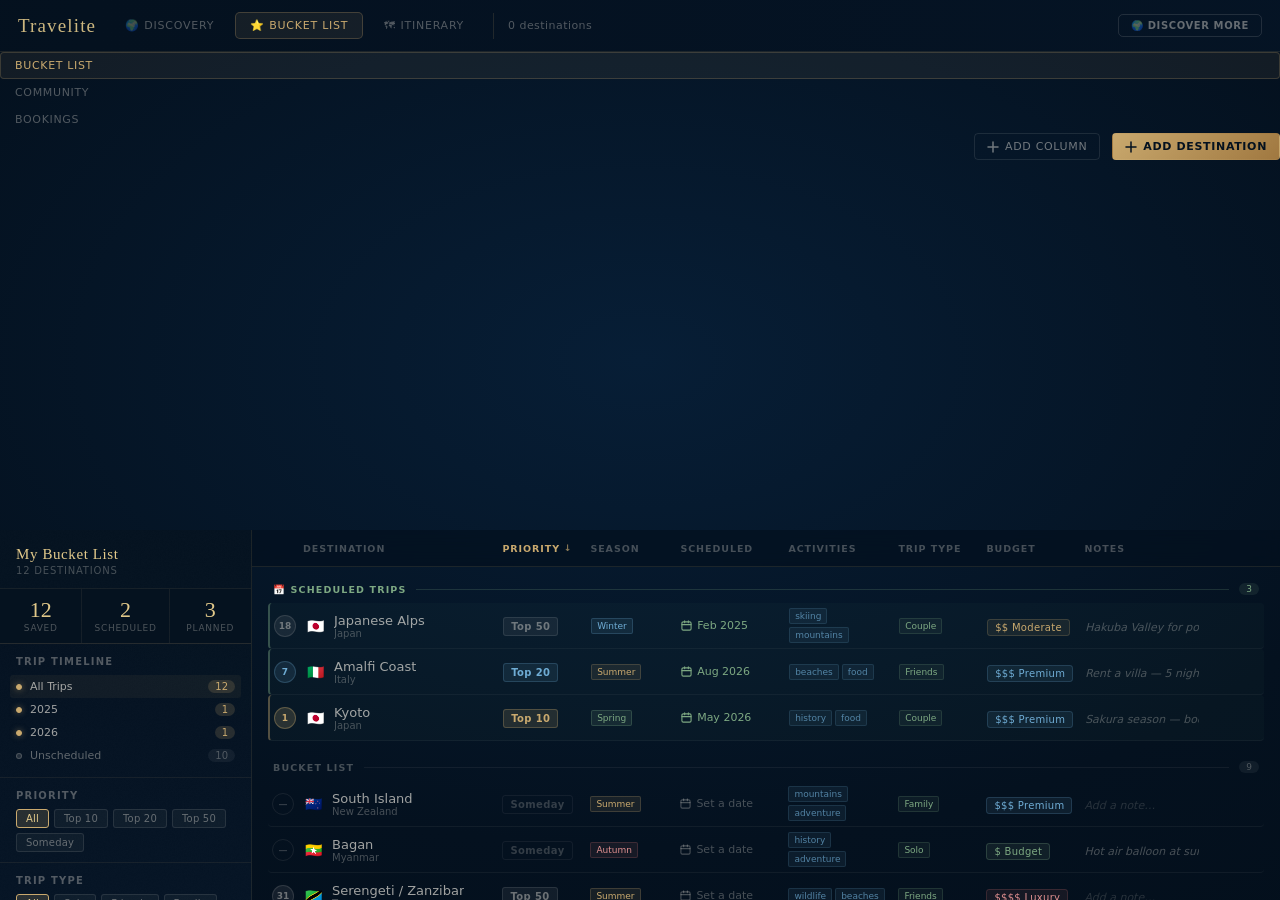
==== bucketlist.html @ 06268aef "Add files via upload" ====
<!DOCTYPE html>
<html lang="en">
<head>
<meta charset="UTF-8"/>
<meta name="viewport" content="width=device-width,initial-scale=1"/>
<meta http-equiv="Content-Security-Policy" content="default-src 'self' 'unsafe-inline' 'unsafe-eval' https: data:; img-src * data:; connect-src *">
<title>Travelite — Bucket List</title>
<meta name="description" content="Travelite — My Bucket List"/>
<link rel="preconnect" href="https://fonts.googleapis.com"/>
<link rel="preconnect" href="https://fonts.gstatic.com" crossorigin/>
<link href="https://fonts.googleapis.com/css2?family=Cormorant+Garamond:ital,wght@0,300;0,400;0,500;0,600;0,700;1,300;1,400;1,500&family=DM+Sans:ital,opsz,wght@0,9..40,300;0,9..40,400;0,9..40,500;0,9..40,600;0,9..40,700;1,9..40,400&display=swap" rel="stylesheet"/>
<link rel="stylesheet" href="travelite.css"/>
</head>
<body class="page-bucketlist">

<div id="g-topbar">
  <a href="index.html" style="font-family:'Cormorant Garamond',Georgia,serif;font-weight:400;font-size:19px;color:var(--gold-light);letter-spacing:.06em;opacity:.9;white-space:nowrap;margin-right:8px;text-decoration:none">Travelite</a>
  <a href="index.html" class="gtab">🌍 Discovery</a>
  <a href="bucketlist.html" class="gtab on">⭐ Bucket List</a>
  <a href="itinerary.html" class="gtab">🗺 Itinerary</a>

  <div style="width:1px;height:26px;background:rgba(201,169,110,.15);margin:0 8px"></div>

  <div style="display:flex;flex:1;align-items:center;gap:10px">
    <span id="g-bl-count" style="font-size:11px;color:rgba(245,239,230,.32);letter-spacing:.04em"></span>
    <div style="flex:1"></div>
    <a href="index.html"
      style="display:inline-flex;align-items:center;gap:5px;font-size:10px;font-weight:600;
      letter-spacing:.06em;text-transform:uppercase;padding:5px 12px;border-radius:5px;
      border:1px solid rgba(245,239,230,.12);background:transparent;
      color:rgba(245,239,230,.4);cursor:pointer;font-family:var(--font-ui);text-decoration:none">🌍 Discover More</a>
  </div>
</div>

<div id="page-body">
    <div class="nav-tab active">Bucket List</div>
    <div class="nav-tab">Community</div>
    <div class="nav-tab">Bookings</div>
  <div class="tbr">
    <button class="tbb" onclick="openAC()"><svg width="12" height="12" viewBox="0 0 12 12" fill="none"><path d="M6 1v10M1 6h10" stroke="currentColor" stroke-width="1.5" stroke-linecap="round"/></svg> Add Column</button>
    <button class="tbb pri"><svg width="12" height="12" viewBox="0 0 12 12" fill="none"><path d="M6 1v10M1 6h10" stroke="currentColor" stroke-width="1.5" stroke-linecap="round"/></svg> Add Destination</button>
  </div>
</div>
<div id="main">
  <div id="lp">
    <div class="lph">
      <div class="lpt">My Bucket List</div>
      <div class="lps" id="pcnt">12 destinations</div>
    </div>
    <div class="srow">
      <div class="scl"><div class="scn" id="st0">12</div><div class="scl2">Saved</div></div>
      <div class="scl"><div class="scn" id="st1">2</div><div class="scl2">Scheduled</div></div>
      <div class="scl"><div class="scn" id="st2">3</div><div class="scl2">Planned</div></div>
    </div>

    <div class="lpsec">
      <div class="sl">Trip Timeline</div>
      <div class="tli has active" data-yr="all" onclick="setTL(this)">
        <div class="tyd"></div><div class="tyl">All Trips</div><div class="tyc" id="tc0">12</div>
      </div>
      <div class="tli has" data-yr="2025" onclick="setTL(this)">
        <div class="tyd"></div><div class="tyl">2025</div><div class="tyc" id="tc1">1</div>
      </div>
      <div class="tli has" data-yr="2026" onclick="setTL(this)">
        <div class="tyd"></div><div class="tyl">2026</div><div class="tyc" id="tc2">1</div>
      </div>
      <div class="tli" data-yr="unscheduled" onclick="setTL(this)">
        <div class="tyd"></div><div class="tyl">Unscheduled</div><div class="tyc" id="tc3">10</div>
      </div>
    </div>

    <div class="lpsec">
      <div class="sl">Priority</div>
      <div class="pills" id="fp0">
        <div class="fp on" data-v="all" onclick="setF('priority',this)">All</div>
        <div class="fp" data-v="top10" onclick="setF('priority',this)">Top 10</div>
        <div class="fp" data-v="top20" onclick="setF('priority',this)">Top 20</div>
        <div class="fp" data-v="top50" onclick="setF('priority',this)">Top 50</div>
        <div class="fp" data-v="someday" onclick="setF('priority',this)">Someday</div>
      </div>
    </div>

    <div class="lpsec">
      <div class="sl">Trip Type</div>
      <div class="pills" id="fp1">
        <div class="fp on" data-v="all" onclick="setF('triptype',this)">All</div>
        <div class="fp" data-v="solo" onclick="setF('triptype',this)">Solo</div>
        <div class="fp" data-v="friends" onclick="setF('triptype',this)">Friends</div>
        <div class="fp" data-v="family" onclick="setF('triptype',this)">Family</div>
        <div class="fp" data-v="couple" onclick="setF('triptype',this)">Couple</div>
      </div>
    </div>

    <div class="lpsec">
      <div class="sl">Season</div>
      <div class="pills" id="fp2">
        <div class="fp on" data-v="all" onclick="setF('season',this)">All</div>
        <div class="fp" data-v="spring" onclick="setF('season',this)">Spring</div>
        <div class="fp" data-v="summer" onclick="setF('season',this)">Summer</div>
        <div class="fp" data-v="autumn" onclick="setF('season',this)">Autumn</div>
        <div class="fp" data-v="winter" onclick="setF('season',this)">Winter</div>
      </div>
    </div>

    <div class="lpsec">
      <div class="sl">Budget</div>
      <div class="pills" id="fp3">
        <div class="fp on" data-v="all" onclick="setF('budget',this)">All</div>
        <div class="fp" data-v="budget" onclick="setF('budget',this)">Budget</div>
        <div class="fp" data-v="moderate" onclick="setF('budget',this)">Moderate</div>
        <div class="fp" data-v="premium" onclick="setF('budget',this)">Premium</div>
        <div class="fp" data-v="luxury" onclick="setF('budget',this)">Luxury</div>
      </div>
    </div>

    <div class="lpsec">
      <div class="sl">Sort By</div>
      <div class="sr2">
        <select id="ssel" onchange="onSC()">
          <option value="priority">Priority</option>
          <option value="scheduled">Scheduled Date</option>
          <option value="name">Destination Name</option>
          <option value="country">Country</option>
          <option value="budget">Budget</option>
          <option value="triptype">Trip Type</option>
          <option value="season">Season</option>
        </select>
        <div class="sdir" id="sdir" onclick="toggleDir()">&#8595;</div>
      </div>
    </div>

    <div class="lpsec">
      <div class="sl">Custom Columns</div>
      <div id="ccl">
        <div class="ccli">
          <span style="color:rgba(111,172,212,.6);font-size:9px">&#9679;</span> Trip Type
          <span style="margin-left:auto;font-size:9px;color:rgba(245,239,230,.2);cursor:pointer" onclick="this.parentElement.remove()">&#10005;</span>
        </div>
      </div>
      <button class="acb" onclick="openAC()"><svg width="12" height="12" viewBox="0 0 12 12" fill="none"><path d="M6 1v10M1 6h10" stroke="currentColor" stroke-width="1.5" stroke-linecap="round"/></svg> Add custom column</button>
    </div>

    <div id="cals">
      <div class="cst">2026 at a Glance</div>
      <div class="mg">
        <div class="mc">Jan</div><div class="mc">Feb</div><div class="mc">Mar</div>
        <div class="mc">Apr</div><div class="mc has">May</div><div class="mc">Jun</div>
        <div class="mc">Jul</div><div class="mc sch">Aug</div><div class="mc">Sep</div>
        <div class="mc">Oct</div><div class="mc">Nov</div><div class="mc">Dec</div>
      </div>
    </div>
  </div><!-- end lp -->

  <div id="content">
    <div id="thead">
      <div class="grow thr">
        <div class="thc ns"></div>
        <div class="thc" id="th-name" onclick="setS('name')">Destination</div>
        <div class="thc" id="th-priority" onclick="setS('priority')">Priority</div>
        <div class="thc" id="th-season" onclick="setS('season')">Season</div>
        <div class="thc" id="th-scheduled" onclick="setS('scheduled')">Scheduled</div>
        <div class="thc" id="th-activities" onclick="setS('activities')">Activities</div>
        <div class="thc" id="th-triptype" onclick="setS('triptype')">Trip Type</div>
        <div class="thc" id="th-budget" onclick="setS('budget')">Budget</div>
        <div class="thc ns">Notes</div>
        <div class="thc ns"></div>
      </div>
    </div>
    <div id="tbody"></div>
  </div>
</div><!-- end main -->

<!-- ITINERARY OVERLAY -->


<!-- DESTINATION POPUP -->
<div id="dpop" onclick="if(event.target===this)closeP()">
  <div class="pcard">
    <div class="pcl" onclick="closeP()">&#10005;</div>
    <div class="pn" id="pn">Kyoto</div>
    <div class="pc" id="pc">Japan &#183; Asia</div>
    <div class="pst" id="pst"></div>
    <div class="pa" id="pa"></div>
    <div class="pnl">My Notes</div>
    <div class="pnb" id="pnb"></div>
    <div class="pac" id="pac"></div>
  </div>
</div>

<!-- ADD COLUMN MODAL -->
<div id="acm" onclick="if(event.target===this)closeAC()">
  <div class="mcd">
    <div class="mt">Add Custom Column</div>
    <div class="ms">Track any characteristic that matters to your planning</div>
    <div class="mf"><div class="ml">Column Name</div>
      <input class="mi" type="text" id="cni" placeholder="e.g. Trip Length, Companion…"/>
    </div>
    <div class="mf">
      <div class="ml">Column Type</div>
      <div class="mcs" id="ct">
        <div class="mc2 on" onclick="selC(this)">Tags / Multi-select</div>
        <div class="mc2" onclick="selC(this)">Single Select</div>
        <div class="mc2" onclick="selC(this)">Text Note</div>
        <div class="mc2" onclick="selC(this)">Number</div>
        <div class="mc2" onclick="selC(this)">Date</div>
      </div>
    </div>
    <div class="mf">
      <div class="ml">Suggested Presets</div>
      <div class="mcs">
        <div class="mc2" onclick="useP('Solo / Friends / Family')">Solo / Friends / Family</div>
        <div class="mc2" onclick="useP('Short / Long Trip')">Short / Long Trip</div>
        <div class="mc2" onclick="useP('Budget Tier')">Budget Tier</div>
        <div class="mc2" onclick="useP('Visa Status')">Visa Status</div>
        <div class="mc2" onclick="useP('Must Do Activities')">Must Do Activities</div>
        <div class="mc2" onclick="useP('Booking Status')">Booking Status</div>
      </div>
    </div>
    <div class="mft">
      <button class="btn" onclick="closeAC()">Cancel</button>
      <button class="btn s" onclick="doAC()">Add Column</button>
    </div>
  </div>
</div>
</div>

<script>
// ── SHARED BUCKET LIST (localStorage) ─────────────────────────────────────────
function loadBL() {
  try { return JSON.parse(localStorage.getItem('travelite_bl') || '[]'); } catch(e) { return []; }
}
function saveBL(arr) {
  localStorage.setItem('travelite_bl', JSON.stringify(arr));
}
let blData = loadBL();

/* ════ BUCKET LIST JS ═════════════════════════════════════════════════════════ */

const D_BL=[
  {id:'kyoto',     name:'Kyoto',              country:'Japan',          cont:'Asia',       flag:'\u{1F1EF}\u{1F1F5}',priority:'top10', rank:1, season:['spring'],         sched:'2026-05',yr:'2026',       type:'couple', budget:'premium', bl:'$$$ Premium',acts:['history','food'],      note:'Sakura season \u2014 book ryokan early',score:91},
  {id:'amalfi',    name:'Amalfi Coast',        country:'Italy',          cont:'Europe',     flag:'\u{1F1EE}\u{1F1F9}',priority:'top20', rank:7, season:['summer'],         sched:'2026-08',yr:'2026',       type:'friends',budget:'premium', bl:'$$$ Premium',acts:['beaches','food'],     note:'Rent a villa \u2014 5 nights minimum', score:88},
  {id:'patagonia', name:'Patagonia',           country:'Argentina/Chile',cont:'S. America', flag:'\u{1F1E6}\u{1F1F7}',priority:'top10', rank:2, season:['summer','autumn'],sched:null,     yr:'unscheduled',type:'solo',   budget:'moderate',bl:'$$ Moderate', acts:['adventure','mountains'],note:'',                                          score:87},
  {id:'bhutan',    name:'Bhutan',              country:'Bhutan',         cont:'Asia',       flag:'\u{1F1E7}\u{1F1F9}',priority:'top10', rank:3, season:['spring','autumn'],sched:null,     yr:'unscheduled',type:'couple', budget:'premium', bl:'$$$ Premium',acts:['mountains','history'],  note:"Must do Tiger's Nest hike",             score:85},
  {id:'iceland',   name:'Iceland',             country:'Iceland',        cont:'Europe',     flag:'\u{1F1EE}\u{1F1F8}',priority:'top10', rank:4, season:['winter'],         sched:null,     yr:'unscheduled',type:'friends',budget:'premium', bl:'$$$ Premium',acts:['adventure','wildlife'],  note:'',                                          score:84},
  {id:'marrakech', name:'Marrakech',           country:'Morocco',        cont:'Africa',     flag:'\u{1F1F2}\u{1F1E6}',priority:'top20', rank:8, season:['spring'],         sched:null,     yr:'unscheduled',type:'family', budget:'budget',  bl:'$ Budget',   acts:['city','food'],          note:'3-4 days, book riad in medina',         score:82},
  {id:'maldives',  name:'Maldives',            country:'Maldives',       cont:'Asia',       flag:'\u{1F1F2}\u{1F1FB}',priority:'top20', rank:12,season:['winter'],         sched:null,     yr:'unscheduled',type:'couple', budget:'luxury',  bl:'$$$$ Luxury',acts:['beaches','diving'],      note:'',                                          score:80},
  {id:'peru',      name:'Machu Picchu / Cusco',country:'Peru',           cont:'S. America', flag:'\u{1F1F5}\u{1F1EA}',priority:'top50', rank:22,season:['summer'],         sched:null,     yr:'unscheduled',type:'solo',   budget:'moderate',bl:'$$ Moderate', acts:['history','adventure'],  note:'Inca Trail permit \u2014 6 months ahead',score:79},
  {id:'tanzania',  name:'Serengeti / Zanzibar',country:'Tanzania',       cont:'Africa',     flag:'\u{1F1F9}\u{1F1FF}',priority:'top50', rank:31,season:['summer'],         sched:null,     yr:'unscheduled',type:'friends',budget:'luxury',  bl:'$$$$ Luxury',acts:['wildlife','beaches'],     note:'',                                          score:78},
  {id:'nz',        name:'South Island',        country:'New Zealand',    cont:'Oceania',    flag:'\u{1F1F3}\u{1F1FF}',priority:'someday',rank:99,season:['summer'],        sched:null,     yr:'unscheduled',type:'family', budget:'premium', bl:'$$$ Premium',acts:['mountains','adventure'],note:'',                                          score:76},
  {id:'jpalps',    name:'Japanese Alps',       country:'Japan',          cont:'Asia',       flag:'\u{1F1EF}\u{1F1F5}',priority:'top50', rank:18,season:['winter'],         sched:'2025-02',yr:'2025',       type:'couple', budget:'moderate',bl:'$$ Moderate', acts:['skiing','mountains'],    note:'Hakuba Valley for powder',              score:83},
  {id:'bagan',     name:'Bagan',               country:'Myanmar',        cont:'Asia',       flag:'\u{1F1F2}\u{1F1F2}',priority:'someday',rank:99,season:['autumn'],        sched:null,     yr:'unscheduled',type:'solo',   budget:'budget',  bl:'$ Budget',   acts:['history','adventure'],  note:'Hot air balloon at sunrise',            score:74}
];

const S={yr:'all',f:{priority:'all',triptype:'all',season:'all',budget:'all'},col:'priority',asc:false};
const PO={top10:1,top20:2,top50:3,top100:4,someday:5};
const BO={budget:1,moderate:2,premium:3,luxury:4};
const MO=['Jan','Feb','Mar','Apr','May','Jun','Jul','Aug','Sep','Oct','Nov','Dec'];

function fmt(s){if(!s)return'';const[y,m]=s.split('-');return MO[+m-1]+' '+y;}

function vis(){
  return D_BL.filter(d=>{
    if(S.yr!=='all'&&d.yr!==S.yr)return false;
    if(S.f.priority!=='all'&&d.priority!==S.f.priority)return false;
    if(S.f.triptype!=='all'&&d.type!==S.f.triptype)return false;
    if(S.f.season!=='all'&&!d.season.includes(S.f.season))return false;
    if(S.f.budget!=='all'&&d.budget!==S.f.budget)return false;
    return true;
  });
}

function srt(list){
  const c=S.col,a=S.asc?1:-1;
  return[...list].sort((x,y)=>{
    if(c==='priority'){const d=PO[x.priority]-PO[y.priority];return d?a*d:a*(x.rank-y.rank);}
    if(c==='budget')  return a*(BO[x.budget]-BO[y.budget]);
    if(c==='name')    return a*x.name.localeCompare(y.name);
    if(c==='country') return a*x.country.localeCompare(y.country);
    if(c==='triptype')return a*x.type.localeCompare(y.type);
    if(c==='season')  return a*x.season[0].localeCompare(y.season[0]);
    if(c==='activities')return a*x.acts[0].localeCompare(y.acts[0]);
    if(c==='scheduled'){const va=x.sched||'9999',vb=y.sched||'9999';return a*va.localeCompare(vb);}
    return 0;
  });
}

function rk(p){return{top10:'rt10',top20:'rt20',top50:'rt50',someday:'rsd'}[p]||'rsd';}
function blPc(p){return{top10:'pt10',top20:'pt20',top50:'pt50',someday:'psd'}[p]||'psd';}
function pl(p){return{top10:'Top 10',top20:'Top 20',top50:'Top 50',top100:'Top 100',someday:'Someday'}[p]||p;}
function bc(b){return{budget:'b1',moderate:'b2',premium:'b3',luxury:'b4'}[b]||'';}
function cap(s){return s.charAt(0).toUpperCase()+s.slice(1);}
function ci(){return'<svg width="11" height="11" viewBox="0 0 12 12" fill="none"><rect x="1" y="2" width="10" height="9" rx="1.5" stroke="currentColor" stroke-width="1.2"/><path d="M1 5h10M4 1v2M8 1v2" stroke="currentColor" stroke-width="1.2" stroke-linecap="round"/></svg>';}

function seMap(s){return{spring:'spr',summer:'sum',autumn:'aut',winter:'win'}[s]||'';}

function row(d){
  const isc=!!d.sched;
  const rn=d.rank<99?d.rank:'&#8212;';
  const seasons=d.season.map(s=>`<span class="stag ${seMap(s)}">${cap(s)}</span>`).join('');
  const aa=d.acts.map(a=>`<span class="at">${a}</span>`).join('');
  const sc=isc
    ?`<div class="csc set">${ci()} ${fmt(d.sched)}</div>`
    :`<div class="csc">${ci()} Set a date</div>`;
  const rc=['dr grow',isc?'schr':'',d.priority==='top10'?'t10r':''].filter(Boolean).join(' ');
  const sn=(d.note||'').replace(/"/g,'&quot;');
  return `<div class="${rc}" onclick="openP('${d.id}')">
<div class="crank"><div class="rb ${rk(d.priority)}">${rn}</div></div>
<div class="cname"><div class="fl">${d.flag}</div>
  <div><div class="dn">${d.name}</div><div class="dc">${d.country}</div></div></div>
<div class="cell"><span class="pb ${blPc(d.priority)}">${pl(d.priority)}</span></div>
<div class="cellf">${seasons}</div>
${sc}
<div class="cellf">${aa}</div>
<div class="cellf"><span class="tt">${cap(d.type)}</span></div>
<div class="cell"><span class="btag ${bc(d.budget)}">${d.bl}</span></div>
<div class="cell"><input class="inn" value="${sn}" placeholder="Add a note\u2026" onclick="event.stopPropagation()"/></div>
<div class="cact">
  <div class="ab pl" title="Plan Itinerary" onclick="event.stopPropagation();openI('${d.id}')">&#128506;</div>
  <div class="ab" title="Edit" onclick="event.stopPropagation()">&#9998;</div>
</div></div>`;
}

function render(){
  const v=vis(), sv=srt(v);
  const sc=sv.filter(d=>d.sched), un=sv.filter(d=>!d.sched);
  let h='';
  if(sc.length){
    h+=`<div class="sdiv"><div class="sdl sage">&#128197; Scheduled Trips</div><div class="sdln sage"></div><div class="sdc sage">${sc.length}</div></div>`;
    sc.forEach(d=>{h+=row(d);});
  }
  if(un.length){
    h+=`<div class="sdiv" style="margin-top:10px"><div class="sdl">Bucket List</div><div class="sdln"></div><div class="sdc">${un.length}</div></div>`;
    un.forEach(d=>{h+=row(d);});
  }
  if(!v.length){
    h=`<div style="display:flex;flex-direction:column;align-items:center;justify-content:center;padding:60px 20px;gap:10px;opacity:.4">
      <div style="font-family:'Cormorant Garamond',serif;font-size:22px;font-weight:300;color:rgba(245,239,230,.28)">No destinations match</div>
      <div style="font-size:11px;color:rgba(245,239,230,.2);letter-spacing:.04em">Try adjusting your filters</div>
    </div>`;
  }
  document.getElementById('tbody').innerHTML=h;
  document.getElementById('pcnt').textContent=v.length+' destination'+(v.length===1?'':'s');
  updTH();
}

const THL={name:'Destination',priority:'Priority',season:'Season',scheduled:'Scheduled',
  activities:'Activities',triptype:'Trip Type',budget:'Budget'};
function updTH(){
  Object.keys(THL).forEach(c=>{
    const el=document.getElementById('th-'+c);if(!el)return;
    const on=S.col===c;
    el.classList.toggle('on',on);
    el.innerHTML=THL[c]+(on?` <span style="font-size:9px;opacity:.7">${S.asc?'\u2191':'\u2193'}</span>`:'');
  });
}

function setF(g,el){
  S.f[g]=el.dataset.v;
  el.closest('.pills').querySelectorAll('.fp').forEach(p=>p.classList.remove('on'));
  el.classList.add('on');
  render();
}
function setTL(el){
  S.yr=el.dataset.yr;
  document.querySelectorAll('.tli').forEach(i=>i.classList.remove('active'));
  el.classList.add('active');
  render();
}
function setS(c){
  if(S.col===c){S.asc=!S.asc;}else{S.col=c;S.asc=true;}
  document.getElementById('ssel').value=c;
  document.getElementById('sdir').innerHTML=S.asc?'\u2191':'\u2193';
  render();
}
function onSC(){S.col=document.getElementById('ssel').value;render();}
function toggleDir(){S.asc=!S.asc;document.getElementById('sdir').innerHTML=S.asc?'\u2191':'\u2193';render();}

const BS={budget:'$',moderate:'$$',premium:'$$$',luxury:'$$$$'};
function openP(id){
  const d=D_BL.find(x=>x.id===id);if(!d)return;
  document.getElementById('pn').textContent=d.name;
  document.getElementById('pc').textContent=d.country+' \u00b7 '+d.cont;
  document.getElementById('pst').innerHTML=
    `<div class="ps"><div class="psn">${d.score}</div><div class="psl">Score</div></div>`+
    `<div class="ps"><div class="psn">${BS[d.budget]||'?'}</div><div class="psl">Budget</div></div>`+
    `<div class="ps"><div class="psn">${d.season.map(cap).join(' / ')}</div><div class="psl">Best Season</div></div>`+
    `<div class="ps"><div class="psn">${d.sched?fmt(d.sched):'&#8212;'}</div><div class="psl">Scheduled</div></div>`;
  document.getElementById('pa').innerHTML=
    d.acts.map(a=>`<span class="ata">${cap(a)}</span>`).join('')+
    `<span class="ata" style="background:rgba(201,169,110,.09);border-color:rgba(201,169,110,.2);color:var(--gold)">${cap(d.type)} trip</span>`;
  document.getElementById('pnb').textContent=d.note||'No notes yet. Click to add\u2026';
  document.getElementById('pac').innerHTML=
    `<button class="btn g" onclick="openI('${d.id}');closeP()">&#128506; Plan Itinerary</button>`+
    `<button class="btn">Change Priority</button>`+
    `<button class="btn">Edit Season</button>`+
    `<button class="btn" style="margin-left:auto;color:rgba(196,106,106,.6);border-color:rgba(196,106,106,.2)">Remove</button>`;
  document.getElementById('dpop').classList.add('open');
}
function closeP(){document.getElementById('dpop').classList.remove('open');}

function openI(id){
  const d=D_BL.find(x=>x.id===id)||{name:'Destination',country:'',sched:null};
  document.getElementById('idn').textContent=d.name;
  document.getElementById('ids').textContent=d.country+(d.sched?' \u00b7 '+fmt(d.sched):'')+' \u00b7 Draft Itinerary';
  document.getElementById('ito').classList.add('open');
}
function closeI(){document.getElementById('ito').classList.remove('open');}
function blSelDay(el){document.querySelectorAll('.idi').forEach(i=>i.classList.remove('active'));el.classList.add('active');}

function openAC(){document.getElementById('acm').classList.add('open');}
function closeAC(){document.getElementById('acm').classList.remove('open');}
function selC(el){el.closest('.mcs').querySelectorAll('.mc2').forEach(c=>c.classList.remove('on'));el.classList.add('on');}
function useP(n){document.getElementById('cni').value=n;}
function doAC(){
  const n=document.getElementById('cni').value.trim();if(!n)return;
  const div=document.createElement('div');div.className='ccli';
  div.innerHTML=`<span style="color:rgba(201,169,110,.6);font-size:9px">&#9679;</span> ${n} <span style="margin-left:auto;font-size:9px;color:rgba(245,239,230,.2);cursor:pointer" onclick="this.parentElement.remove()">&#10005;</span>`;
  document.getElementById('ccl').appendChild(div);
  document.getElementById('cni').value='';
  closeAC();
}



// Update count in topbar
function updateBLCount() {
  const el = document.getElementById('g-bl-count');
  if (el) el.textContent = blData.length + ' destination' + (blData.length !== 1 ? 's' : '');
}

// Init
if (typeof render === 'function') render();
updateBLCount();
</script>
</body>
</html>
---- travelite.css ----
/* ════ APP CSS (Discovery engine) ════════════════════════════════════════════ */

/* ── DESIGN TOKENS ─────────────────────────────────────────────────────────── */
:root {
  --navy:        #04111f;
  --navy-mid:    #071828;
  --navy-light:  #0c2236;
  --navy-glass:  rgba(4,17,31,.82);
  --gold:        #c9a96e;
  --gold-light:  #e2c98a;
  --gold-dim:    rgba(201,169,110,.18);
  --gold-faint:  rgba(201,169,110,.08);
  --ivory:       #f5efe6;
  --ivory-dim:   rgba(245,239,230,.65);
  --ivory-faint: rgba(245,239,230,.28);
  --ivory-ghost: rgba(245,239,230,.10);
  --sage:        #7da882;
  --sage-dim:    rgba(125,168,130,.22);
  --blue-accent: #6facd4;
  --font-display: 'Cormorant Garamond', Georgia, serif;
  --font-ui:      'DM Sans', system-ui, sans-serif;
  --transition:   all 0.22s cubic-bezier(.4,0,.2,1);
}

/* ── RESET & BASE ───────────────────────────────────────────────────────────── */
*, *::before, *::after { box-sizing: border-box; margin: 0; padding: 0; }

body {
  display: flex;
  height: 100vh;
  background: var(--navy);
  font-family: var(--font-ui);
  color: var(--ivory);
  overflow: hidden;
  /* Cinematic radial spotlight */
  background: radial-gradient(ellipse 140% 120% at 50% 40%, #071e36 0%, #04111f 45%, #020c16 100%);
}

/* ── SCROLLBAR ─────────────────────────────────────────────────────────────── */
::-webkit-scrollbar { width: 2px; }
::-webkit-scrollbar-track { background: transparent; }
::-webkit-scrollbar-thumb { background: rgba(201,169,110,.18); border-radius: 2px; }

/* ── SIDEBAR ───────────────────────────────────────────────────────────────── */
#sidebar {
  width: 284px;
  min-width: 284px;
  background: linear-gradient(180deg, rgba(4,17,31,.97) 0%, rgba(5,20,36,.98) 100%);
  border-right: 1px solid rgba(201,169,110,.12);
  overflow-y: auto;
  padding: 20px 16px 20px;
  display: flex;
  flex-direction: column;
  z-index: 10;
  position: relative;
}

/* Frosted grain texture on sidebar */
#sidebar::before {
  content: '';
  position: absolute;
  inset: 0;
  background-image: url("data:image/svg+xml,%3Csvg viewBox='0 0 200 200' xmlns='http://www.w3.org/2000/svg'%3E%3Cfilter id='noise'%3E%3CfeTurbulence type='fractalNoise' baseFrequency='0.85' numOctaves='4' stitchTiles='stitch'/%3E%3CfeColorMatrix type='saturate' values='0'/%3E%3C/filter%3E%3Crect width='100%25' height='100%25' filter='url(%23noise)' opacity='0.035'/%3E%3C/svg%3E");
  pointer-events: none;
  z-index: 0;
  opacity: 0.6;
}
#sidebar > * { position: relative; z-index: 1; }

/* ── MAP AREA ──────────────────────────────────────────────────────────────── */
#map-area {
  flex: 1;
  display: flex;
  flex-direction: column;
  position: relative;
  overflow: hidden;
}

/* ── TOPBAR ────────────────────────────────────────────────────────────────── */
#topbar {
  height: 52px;
  background: linear-gradient(90deg, rgba(4,17,31,.98) 0%, rgba(5,20,36,.96) 100%);
  border-bottom: 1px solid rgba(201,169,110,.10);
  display: flex;
  align-items: center;
  padding: 0 20px;
  gap: 16px;
  flex-shrink: 0;
  z-index: 5;
  backdrop-filter: blur(12px);
}

/* ── MAP WRAP ──────────────────────────────────────────────────────────────── */
#map-wrap {
  flex: 1;
  position: relative;
  overflow: hidden;
  cursor: url("data:image/svg+xml,%3Csvg xmlns='http://www.w3.org/2000/svg' width='24' height='24' viewBox='0 0 24 24'%3E%3Ccircle cx='12' cy='12' r='2' fill='%23c9a96e'/%3E%3Cline x1='12' y1='2' x2='12' y2='7' stroke='%23c9a96e' stroke-width='1.5'/%3E%3Cline x1='12' y1='17' x2='12' y2='22' stroke='%23c9a96e' stroke-width='1.5'/%3E%3Cline x1='2' y1='12' x2='7' y2='12' stroke='%23c9a96e' stroke-width='1.5'/%3E%3Cline x1='17' y1='12' x2='22' y2='12' stroke='%23c9a96e' stroke-width='1.5'/%3E%3C/svg%3E") 12 12, crosshair;
}

/* Map vignette overlay */
#map-wrap::after {
  content: '';
  position: absolute;
  inset: 0;
  background: radial-gradient(ellipse 90% 85% at 50% 50%, transparent 55%, rgba(4,17,31,.55) 100%);
  pointer-events: none;
  z-index: 2;
}

svg#worldmap {
  width: 100%;
  height: 100%;
  display: block;
  background: #060d1a;
}
#gc path { transition: fill .35s, opacity .35s; }
#mapbg path { fill: #182d42; }
#mapbg path.borders { fill: none; stroke: rgba(100,150,190,0.3); stroke-width: 0.5px; }

/* ── SECTION COMPONENTS ────────────────────────────────────────────────────── */
.sec {
  border-bottom: 1px solid rgba(201,169,110,.09);
  padding-bottom: 14px;
  margin-bottom: 14px;
}
.sec-hdr {
  display: flex;
  align-items: center;
  gap: 8px;
  cursor: pointer;
  user-select: none;
}
.sec-hdr:hover .sec-label { color: var(--ivory-dim); }
.sec-label {
  font-size: 10px;
  font-weight: 600;
  color: rgba(245,239,230,.32);
  letter-spacing: .12em;
  text-transform: uppercase;
  font-family: var(--font-ui);
  transition: color .18s;
}
.sec-body { margin-top: 10px; display: none; }
.sec-body.open { display: block; }

/* ── TOGGLE SWITCH ─────────────────────────────────────────────────────────── */
.sw {
  width: 34px;
  height: 19px;
  border-radius: 10px;
  background: rgba(245,239,230,.10);
  border: 1px solid rgba(245,239,230,.12);
  position: relative;
  transition: background .22s, border-color .22s;
  cursor: pointer;
  flex-shrink: 0;
  margin-left: auto;
}
.sw.on {
  background: linear-gradient(90deg, #a07840, #c9a96e);
  border-color: #c9a96e;
}
.sw::after {
  content: '';
  width: 13px;
  height: 13px;
  border-radius: 50%;
  background: #fff;
  position: absolute;
  top: 2px;
  left: 2px;
  transition: left .22s cubic-bezier(.4,0,.2,1);
  box-shadow: 0 1px 4px rgba(0,0,0,.5);
}
.sw.on::after { left: 17px; }

/* ── PILLS ─────────────────────────────────────────────────────────────────── */
.pill {
  display: inline-flex;
  align-items: center;
  gap: 5px;
  border-radius: 4px;
  padding: 4px 10px;
  font-size: 10.5px;
  font-family: var(--font-ui);
  border: 1px solid rgba(245,239,230,.11);
  background: rgba(245,239,230,.04);
  color: rgba(245,239,230,.38);
  transition: var(--transition);
  cursor: pointer;
  white-space: nowrap;
  letter-spacing: .02em;
  position: relative;
  overflow: hidden;
}
/* Hover shimmer */
.pill::before {
  content: '';
  position: absolute;
  top: 0; left: -100%;
  width: 60%;
  height: 100%;
  background: linear-gradient(90deg, transparent, rgba(201,169,110,.15), transparent);
  transition: left .4s;
}
.pill:hover::before { left: 150%; }
.pill:hover {
  border-color: rgba(201,169,110,.3);
  color: rgba(245,239,230,.6);
  background: rgba(201,169,110,.07);
}
.pill.on {
  background: var(--gold-dim);
  border-color: var(--gold);
  color: var(--gold-light);
}
.pill.on .pd { background: var(--gold); }
.pill.sm { padding: 3px 8px; font-size: 10px; }
.pd {
  width: 5px;
  height: 5px;
  border-radius: 50%;
  background: rgba(245,239,230,.18);
  flex-shrink: 0;
}

/* ── SLIDER ────────────────────────────────────────────────────────────────── */
input[type=range] {
  -webkit-appearance: none;
  width: 100%;
  height: 2px;
  border-radius: 1px;
  background: rgba(245,239,230,.12);
  outline: none;
  cursor: pointer;
}
input[type=range]::-webkit-slider-thumb {
  -webkit-appearance: none;
  width: 14px;
  height: 14px;
  border-radius: 50%;
  background: radial-gradient(circle, #e2c98a 0%, #c9a96e 100%);
  box-shadow: 0 0 8px rgba(201,169,110,.5), 0 2px 4px rgba(0,0,0,.4);
  border: 1.5px solid rgba(255,255,255,.2);
  transition: box-shadow .18s;
}
input[type=range]::-webkit-slider-thumb:hover {
  box-shadow: 0 0 14px rgba(201,169,110,.7), 0 2px 6px rgba(0,0,0,.5);
}

/* ── TEXT INPUT ────────────────────────────────────────────────────────────── */
input[type=text] {
  background: transparent;
  border: none;
  border-bottom: 1px solid rgba(245,239,230,.18);
  border-radius: 0;
  color: var(--ivory);
  padding: 7px 0;
  font-size: 12px;
  font-family: var(--font-ui);
  outline: none;
  width: 100%;
  transition: border-color .18s;
  letter-spacing: .02em;
}
input[type=text]:focus { border-bottom-color: var(--gold); }
input[type=text]::placeholder { color: rgba(245,239,230,.25); }

button { cursor: pointer; font-family: var(--font-ui); }

/* ── SLIDER ROW ────────────────────────────────────────────────────────────── */
.sr { margin-bottom: 10px; }
.sr label {
  display: flex;
  justify-content: space-between;
  font-size: 10px;
  color: rgba(245,239,230,.38);
  margin-bottom: 6px;
  letter-spacing: .04em;
  text-transform: uppercase;
}
.sr label span {
  color: var(--gold);
  font-weight: 600;
  font-size: 11px;
  text-transform: none;
  letter-spacing: 0;
}
.sub {
  font-size: 10px;
  color: rgba(245,239,230,.28);
  margin-bottom: 7px;
  letter-spacing: .04em;
  text-transform: uppercase;
}

/* ── TOOLTIP ───────────────────────────────────────────────────────────────── */
#tooltip {
  position: absolute;
  background: linear-gradient(135deg, rgba(4,17,31,.97) 0%, rgba(7,24,44,.97) 100%);
  border: 1px solid rgba(201,169,110,.28);
  border-radius: 8px;
  padding: 12px 16px;
  width: 220px;
  pointer-events: none;
  z-index: 50;
  display: none;
  box-shadow: 0 12px 40px rgba(0,0,0,.6), inset 0 1px 0 rgba(201,169,110,.1);
  backdrop-filter: blur(16px);
}

/* ── DESTINATION CARD ──────────────────────────────────────────────────────── */
#destcard {
  position: absolute;
  bottom: 20px;
  left: 50%;
  transform: translateX(-50%);
  background: linear-gradient(135deg, rgba(4,17,31,.97) 0%, rgba(6,22,40,.97) 100%);
  border: 1px solid rgba(201,169,110,.22);
  border-radius: 12px;
  padding: 22px 28px 18px;
  max-width: 580px;
  width: calc(100% - 32px);
  backdrop-filter: blur(28px);
  box-shadow: 0 28px 70px rgba(0,0,0,.75), 0 0 0 1px rgba(201,169,110,.06) inset;
  z-index: 40;
  display: none;
}
#destcard::before {
  content: '';
  position: absolute;
  top: 0; left: 10%; right: 10%;
  height: 1px;
  background: linear-gradient(90deg, transparent, rgba(201,169,110,.4), transparent);
}

/* ── TOP MATCHES ───────────────────────────────────────────────────────────── */
#topmatches {
  position: absolute;
  top: 14px;
  right: 14px;
  background: linear-gradient(160deg, rgba(4,17,31,.95) 0%, rgba(6,22,40,.95) 100%);
  border: 1px solid rgba(201,169,110,.14);
  border-radius: 10px;
  padding: 14px 13px 10px;
  width: 196px;
  z-index: 30;
  box-shadow: 0 12px 40px rgba(0,0,0,.5);
  backdrop-filter: blur(16px);
  max-height: 380px;
  display: flex;
  flex-direction: column;
}
#tml {
  overflow-y: auto;
  flex: 1;
}
#topmatches::before {
  content: '';
  position: absolute;
  top: 0; left: 15%; right: 15%;
  height: 1px;
  background: linear-gradient(90deg, transparent, rgba(201,169,110,.35), transparent);
}

.tm {
  display: flex;
  align-items: center;
  gap: 7px;
  padding: 5px 0;
  border-bottom: 1px solid rgba(245,239,230,.05);
  cursor: pointer;
  transition: opacity .15s;
  animation: tmFade .35s ease both;
}
.tm:hover { opacity: .85; }
.tm:last-child { border-bottom: none; }

@keyframes tmFade {
  from { opacity: 0; transform: translateY(4px); }
  to   { opacity: 1; transform: translateY(0); }
}

/* ── AIRPORT DROPDOWN ──────────────────────────────────────────────────────── */
#apdrop {
  position: absolute;
  top: 100%;
  left: 0;
  right: 0;
  background: linear-gradient(180deg, #071828 0%, #04111f 100%);
  border: 1px solid rgba(201,169,110,.18);
  border-radius: 8px;
  margin-top: 4px;
  z-index: 100;
  display: none;
  max-height: 200px;
  overflow-y: auto;
  box-shadow: 0 12px 40px rgba(0,0,0,.6);
}
.api {
  padding: 8px 13px;
  cursor: pointer;
  font-size: 11.5px;
  display: flex;
  justify-content: space-between;
  border-bottom: 1px solid rgba(245,239,230,.05);
  transition: background .15s;
  letter-spacing: .01em;
}
.api:hover { background: var(--gold-faint); }
.api:last-child { border-bottom: none; }

/* ── STAT GRID ─────────────────────────────────────────────────────────────── */
.stg { display: grid; gap: 8px; margin-bottom: 14px; }
.st {
  background: rgba(245,239,230,.04);
  border: 1px solid rgba(245,239,230,.07);
  border-radius: 7px;
  padding: 10px 8px;
  text-align: center;
  transition: background .2s;
}
.st:hover { background: rgba(201,169,110,.06); }
.st .ic { font-size: 13px; margin-bottom: 4px; }
.st .vl { font-size: 12px; font-weight: 600; color: var(--ivory); letter-spacing: .01em; }
.st .lb {
  font-size: 8px;
  color: rgba(245,239,230,.3);
  letter-spacing: .08em;
  text-transform: uppercase;
  margin-top: 2px;
}

/* ── DISPLAY FONT LOGO ─────────────────────────────────────────────────────── */
.logo { font-family: var(--font-display); font-weight: 600; }

/* ── WEEK BOX ──────────────────────────────────────────────────────────────── */
.week-box {
  background: rgba(201,169,110,.06);
  border: 1px solid rgba(201,169,110,.15);
  border-radius: 8px;
  padding: 12px 13px;
  margin-bottom: 14px;
}

/* ── FILTER BADGE ──────────────────────────────────────────────────────────── */
#fbadge {
  display: none;
  margin-bottom: 14px;
  background: rgba(201,169,110,.06);
  border: 1px solid rgba(201,169,110,.20);
  border-radius: 7px;
  padding: 7px 12px;
  align-items: center;
  justify-content: space-between;
}

/* ── TOPBAR SIDEBAR TOGGLE ─────────────────────────────────────────────────── */
#sb-toggle {
  background: rgba(245,239,230,.06);
  border: 1px solid rgba(245,239,230,.10);
  border-radius: 5px;
  color: rgba(245,239,230,.55);
  padding: 5px 10px;
  font-size: 12px;
  transition: var(--transition);
  letter-spacing: .05em;
}
#sb-toggle:hover {
  background: var(--gold-dim);
  border-color: rgba(201,169,110,.35);
  color: var(--gold-light);
}

/* ── WEATHER SUB-BOX ───────────────────────────────────────────────────────── */
.wx-box {
  background: rgba(245,239,230,.025);
  border-radius: 7px;
  padding: 10px;
  margin-bottom: 7px;
  border: 1px solid transparent;
  transition: border-color .2s;
}

/* ── SCORE BAR (animated fill on card render) ─────────────────────────────── */
@keyframes scoreFill {
  from { width: 0; opacity: 0; }
  to   { opacity: 1; }
}
.score-bar-inner {
  animation: scoreFill .6s cubic-bezier(.4,0,.2,1) both;
}

/* ── GOLD DIVIDER ──────────────────────────────────────────────────────────── */
.gold-rule {
  height: 1px;
  background: linear-gradient(90deg, transparent, rgba(201,169,110,.4), transparent);
  margin: 10px 0 12px;
}

/* ── CLOSE BTN ─────────────────────────────────────────────────────────────── */
.close-btn {
  background: rgba(245,239,230,.06);
  border: 1px solid rgba(245,239,230,.10);
  border-radius: 5px;
  color: rgba(245,239,230,.38);
  padding: 4px 10px;
  font-size: 11px;
  transition: var(--transition);
}
.close-btn:hover {
  background: rgba(201,169,110,.12);
  border-color: rgba(201,169,110,.3);
  color: var(--gold);
}

/* ── 1000 PLACES BOX ───────────────────────────────────────────────────────── */
.kplaces-box {
  border: 1px solid rgba(201,169,110,.22);
  background: rgba(201,169,110,.04);
  border-radius: 8px;
  padding: 11px 13px;
  margin-bottom: 14px;
}


/* ════ BUCKET LIST CSS ════════════════════════════════════════════════════════ */


:root{
  --navy:#04111f;--navy-mid:#071828;
  --gold:#c9a96e;--gold-light:#e2c98a;
  --gold-dim:rgba(201,169,110,.18);--gold-faint:rgba(201,169,110,.08);
  --ivory:#f5efe6;--ivory-dim:rgba(245,239,230,.65);
  --ivory-faint:rgba(245,239,230,.28);--ivory-ghost:rgba(245,239,230,.10);
  --sage:#7da882;--blue:#6facd4;
  --fd:'Cormorant Garamond',Georgia,serif;
  --fu:'DM Sans',system-ui,sans-serif;
  --tr:all 0.22s cubic-bezier(.4,0,.2,1);
}
*,*::before,*::after{box-sizing:border-box;margin:0;padding:0;}
html,body{height:100%;overflow:hidden;}
body{display:flex;flex-direction:column;height:100vh;
  background:radial-gradient(ellipse 140% 120% at 50% 40%,#071e36 0%,#04111f 45%,#020c16 100%);
  font-family:var(--fu);color:var(--ivory);}
::-webkit-scrollbar{width:2px;}
::-webkit-scrollbar-track{background:transparent;}
::-webkit-scrollbar-thumb{background:rgba(201,169,110,.18);border-radius:2px;}

/* TOPBAR */
#topbar{height:52px;background:linear-gradient(90deg,rgba(4,17,31,.98),rgba(5,20,36,.96));
  border-bottom:1px solid rgba(201,169,110,.10);display:flex;align-items:center;
  padding:0 22px;gap:18px;flex-shrink:0;z-index:20;position:relative;}
#topbar::after{content:'';position:absolute;bottom:0;left:10%;right:10%;height:1px;
  background:linear-gradient(90deg,transparent,rgba(201,169,110,.2),transparent);}
.logo{font-family:var(--fd);font-size:22px;font-weight:500;letter-spacing:.04em;
  color:var(--gold-light);text-decoration:none;white-space:nowrap;}
.logo span{color:var(--ivory-faint);font-style:italic;font-weight:300;font-size:18px;}
.nav-tabs{display:flex;align-items:center;gap:2px;margin-left:8px;}
.nav-tab{font-size:11px;font-weight:500;letter-spacing:.06em;text-transform:uppercase;
  color:rgba(245,239,230,.32);padding:6px 14px;border-radius:4px;cursor:pointer;
  transition:var(--tr);border:1px solid transparent;}
.nav-tab:hover{color:var(--ivory-dim);background:var(--ivory-ghost);}
.nav-tab.active{color:var(--gold);border-color:rgba(201,169,110,.22);background:var(--gold-faint);}
.tbr{margin-left:auto;display:flex;align-items:center;gap:12px;}
.tbb{display:flex;align-items:center;gap:6px;font-size:11px;font-weight:500;
  letter-spacing:.06em;text-transform:uppercase;color:rgba(245,239,230,.45);
  padding:6px 12px;border-radius:4px;border:1px solid rgba(245,239,230,.1);
  background:transparent;cursor:pointer;transition:var(--tr);font-family:var(--fu);}
.tbb:hover{color:var(--gold);border-color:rgba(201,169,110,.3);background:var(--gold-faint);}
.tbb.pri{color:#04111f;background:linear-gradient(135deg,#c9a96e,#a07840);
  border-color:transparent;font-weight:600;}
.tbb.pri:hover{background:linear-gradient(135deg,#e2c98a,#c9a96e);}

/* MAIN */
#main{display:flex;flex:1;overflow:hidden;}

/* LEFT PANEL */
#lp{width:252px;min-width:252px;
  background:linear-gradient(180deg,rgba(4,17,31,.97) 0%,rgba(5,20,36,.98) 100%);
  border-right:1px solid rgba(201,169,110,.12);display:flex;flex-direction:column;
  overflow-y:auto;overflow-x:hidden;position:relative;z-index:5;}
#lp::before{content:'';position:absolute;inset:0;pointer-events:none;opacity:.5;
  background-image:url("data:image/svg+xml,%3Csvg viewBox='0 0 200 200' xmlns='http://www.w3.org/2000/svg'%3E%3Cfilter id='n'%3E%3CfeTurbulence type='fractalNoise' baseFrequency='0.85' numOctaves='4' stitchTiles='stitch'/%3E%3CfeColorMatrix type='saturate' values='0'/%3E%3C/filter%3E%3Crect width='100%25' height='100%25' filter='url(%23n)' opacity='0.035'/%3E%3C/svg%3E");}
#lp>*{position:relative;z-index:1;}
.lph{padding:16px 16px 12px;border-bottom:1px solid rgba(201,169,110,.09);}
.lpt{font-family:var(--fd);font-size:15px;font-weight:500;color:var(--gold-light);
  letter-spacing:.04em;margin-bottom:2px;}
.lps{font-size:10px;color:rgba(245,239,230,.28);letter-spacing:.08em;text-transform:uppercase;}
.srow{display:grid;grid-template-columns:1fr 1fr 1fr;gap:1px;
  background:rgba(201,169,110,.08);border-bottom:1px solid rgba(201,169,110,.09);}
.scl{background:rgba(4,17,31,.9);padding:10px 12px;text-align:center;}
.scn{font-family:var(--fd);font-size:22px;font-weight:300;color:var(--gold-light);line-height:1;}
.scl2{font-size:9px;color:rgba(245,239,230,.3);letter-spacing:.08em;text-transform:uppercase;margin-top:2px;}
.lpsec{padding:12px 16px 10px;border-bottom:1px solid rgba(201,169,110,.09);}
.sl{font-size:10px;font-weight:600;color:rgba(245,239,230,.32);
  letter-spacing:.12em;text-transform:uppercase;margin-bottom:8px;}

/* Timeline */
.tli{display:flex;align-items:center;gap:8px;padding:5px 6px;margin:0 -6px;
  cursor:pointer;transition:var(--tr);border-radius:3px;}
.tli:hover{background:rgba(245,239,230,.03);}
.tli.active{background:rgba(201,169,110,.06);}
.tyd{width:6px;height:6px;border-radius:50%;background:rgba(245,239,230,.12);
  border:1px solid rgba(245,239,230,.2);flex-shrink:0;transition:var(--tr);}
.tli.has .tyd,.tli.active .tyd{background:var(--gold);border-color:var(--gold);
  box-shadow:0 0 6px rgba(201,169,110,.5);}
.tyl{font-size:11px;color:rgba(245,239,230,.38);flex:1;}
.tli.has .tyl,.tli.active .tyl{color:var(--ivory-dim);}
.tyc{font-size:10px;color:rgba(245,239,230,.28);background:rgba(245,239,230,.06);
  border-radius:10px;padding:1px 7px;}
.tli.has .tyc,.tli.active .tyc{background:var(--gold-dim);color:var(--gold);}

/* Pill filters */
.pills{display:flex;flex-wrap:wrap;gap:5px;}
.fp{font-size:10px;padding:3px 9px;border-radius:3px;
  border:1px solid rgba(245,239,230,.1);background:rgba(245,239,230,.04);
  color:rgba(245,239,230,.38);cursor:pointer;transition:var(--tr);
  letter-spacing:.02em;user-select:none;}
.fp:hover{border-color:rgba(201,169,110,.3);color:rgba(245,239,230,.6);
  background:rgba(201,169,110,.07);}
.fp.on{background:var(--gold-dim);border-color:var(--gold);color:var(--gold-light);}

/* Sort */
.sr2{display:flex;align-items:center;gap:8px;}
.sr2 select{flex:1;background:rgba(245,239,230,.04);border:1px solid rgba(245,239,230,.1);
  color:rgba(245,239,230,.55);font-size:10.5px;font-family:var(--fu);
  padding:5px 8px;border-radius:3px;outline:none;cursor:pointer;}
.sr2 select option{background:#071828;}
.sdir{width:26px;height:26px;border-radius:3px;border:1px solid rgba(245,239,230,.1);
  background:rgba(245,239,230,.04);display:flex;align-items:center;justify-content:center;
  cursor:pointer;transition:var(--tr);color:rgba(245,239,230,.4);font-size:13px;user-select:none;}
.sdir:hover{border-color:rgba(201,169,110,.3);color:var(--gold);}

/* Custom cols */
.ccli{display:flex;align-items:center;gap:6px;font-size:11px;color:rgba(245,239,230,.45);margin-bottom:5px;}
.acb{display:flex;align-items:center;gap:6px;font-size:10.5px;color:rgba(245,239,230,.3);
  cursor:pointer;transition:var(--tr);padding:4px 0;background:none;border:none;font-family:var(--fu);}
.acb:hover{color:var(--gold);}

/* Calendar strip */
#cals{padding:10px 16px 14px;border-top:1px solid rgba(201,169,110,.09);}
.cst{font-size:10px;color:rgba(245,239,230,.28);letter-spacing:.1em;
  text-transform:uppercase;margin-bottom:8px;}
.mg{display:grid;grid-template-columns:repeat(6,1fr);gap:3px;}
.mc{aspect-ratio:1;border-radius:3px;border:1px solid rgba(245,239,230,.07);
  background:rgba(245,239,230,.03);display:flex;align-items:center;justify-content:center;
  font-size:8.5px;color:rgba(245,239,230,.25);cursor:pointer;transition:var(--tr);
  letter-spacing:.02em;text-transform:uppercase;}
.mc:hover{border-color:rgba(201,169,110,.3);color:var(--ivory-dim);}
.mc.has{background:var(--gold-dim);border-color:rgba(201,169,110,.35);color:var(--gold);}
.mc.sch{background:rgba(125,168,130,.18);border-color:rgba(125,168,130,.4);color:var(--sage);}

/* CONTENT */
#content{flex:1;display:flex;flex-direction:column;overflow:hidden;}

/* SHARED GRID — header + every data row use identical column template */
.grow{
  display:grid;
  grid-template-columns: 30px minmax(150px,1.6fr) 88px 90px 108px 110px 88px 98px minmax(100px,1fr) 60px;
  align-items:center;
  min-width:940px;
}

/* TABLE HEAD */
#thead{background:rgba(4,17,31,.7);border-bottom:1px solid rgba(201,169,110,.12);
  flex-shrink:0;padding:0 16px;overflow-x:auto;backdrop-filter:blur(10px);}
.thr{height:36px;}
.thc{font-size:9.5px;font-weight:600;letter-spacing:.1em;text-transform:uppercase;
  color:rgba(245,239,230,.28);padding:0 5px;cursor:pointer;user-select:none;
  display:flex;align-items:center;gap:4px;transition:color .15s;white-space:nowrap;}
.thc:hover{color:rgba(245,239,230,.5);}
.thc.on{color:var(--gold);}
.thc.ns{cursor:default;}.thc.ns:hover{color:rgba(245,239,230,.28);}

/* TABLE BODY */
#tbody{flex:1;overflow-y:auto;overflow-x:auto;padding:6px 16px 24px;}

/* DEST ROW */
.dr{min-height:46px;border-bottom:1px solid rgba(245,239,230,.05);cursor:pointer;
  transition:background .15s;border-radius:4px;min-width:940px;}
.dr:hover{background:rgba(201,169,110,.04);}
.dr.schr{background:rgba(125,168,130,.035);border-left:2px solid rgba(125,168,130,.4);}
.dr.schr:hover{background:rgba(125,168,130,.07);}
.dr.t10r{border-left:2px solid rgba(201,169,110,.4);}
.crank{padding:0 3px;display:flex;align-items:center;justify-content:center;}
.rb{width:22px;height:22px;border-radius:50%;display:flex;align-items:center;
  justify-content:center;font-size:9px;font-weight:700;}
.rt10{background:rgba(201,169,110,.18);color:var(--gold);border:1px solid rgba(201,169,110,.35);}
.rt20{background:rgba(111,172,212,.12);color:var(--blue);border:1px solid rgba(111,172,212,.25);}
.rt50{background:rgba(245,239,230,.07);color:rgba(245,239,230,.4);border:1px solid rgba(245,239,230,.12);}
.rsd{background:transparent;color:rgba(245,239,230,.2);border:1px solid rgba(245,239,230,.08);}
.cname{display:flex;align-items:center;gap:9px;padding:0 5px;min-width:0;}
.fl{width:20px;height:14px;border-radius:2px;flex-shrink:0;display:flex;
  align-items:center;justify-content:center;font-size:14px;}
.dn{font-size:13px;font-weight:500;color:var(--ivory-dim);white-space:nowrap;
  overflow:hidden;text-overflow:ellipsis;transition:color .15s;}
.dr:hover .dn{color:var(--ivory);}
.dc{font-size:10px;color:rgba(245,239,230,.28);white-space:nowrap;overflow:hidden;text-overflow:ellipsis;}
.cell{padding:0 5px;}
.cellf{display:flex;align-items:center;gap:3px;flex-wrap:wrap;padding:0 5px;}
.pb{display:inline-flex;align-items:center;font-size:10px;font-weight:600;
  letter-spacing:.04em;padding:3px 7px;border-radius:3px;white-space:nowrap;}
.pt10{background:rgba(201,169,110,.14);color:var(--gold);border:1px solid rgba(201,169,110,.28);}
.pt20{background:rgba(111,172,212,.10);color:var(--blue);border:1px solid rgba(111,172,212,.22);}
.pt50{background:rgba(245,239,230,.06);color:rgba(245,239,230,.4);border:1px solid rgba(245,239,230,.1);}
.psd{background:transparent;color:rgba(245,239,230,.2);border:1px solid rgba(245,239,230,.06);}
.stag{font-size:9px;padding:2px 5px;border-radius:2px;background:rgba(245,239,230,.06);
  border:1px solid rgba(245,239,230,.09);color:rgba(245,239,230,.38);white-space:nowrap;}
.stag.spr{background:rgba(125,168,130,.12);border-color:rgba(125,168,130,.25);color:var(--sage);}
.stag.sum{background:rgba(201,169,110,.1);border-color:rgba(201,169,110,.22);color:var(--gold);}
.stag.aut{background:rgba(196,106,106,.1);border-color:rgba(196,106,106,.22);color:#e09090;}
.stag.win{background:rgba(111,172,212,.1);border-color:rgba(111,172,212,.22);color:var(--blue);}
.csc{display:flex;align-items:center;gap:5px;font-size:11px;color:rgba(245,239,230,.28);
  padding:0 5px;white-space:nowrap;}
.csc.set{color:var(--sage);}
.at{font-size:9px;padding:2px 5px;border-radius:2px;white-space:nowrap;
  background:rgba(111,172,212,.08);border:1px solid rgba(111,172,212,.15);color:rgba(111,172,212,.7);}
.tt{font-size:9px;padding:2px 5px;border-radius:2px;white-space:nowrap;
  background:rgba(125,168,130,.08);border:1px solid rgba(125,168,130,.18);color:var(--sage);}
/* Budget tags */
.btag{font-size:10px;letter-spacing:.03em;padding:2px 7px;border-radius:3px;white-space:nowrap;
  border:1px solid rgba(245,239,230,.1);background:rgba(245,239,230,.04);color:rgba(245,239,230,.4);}
.b1{background:rgba(125,168,130,.1);border-color:rgba(125,168,130,.25);color:var(--sage);}
.b2{background:rgba(201,169,110,.09);border-color:rgba(201,169,110,.2);color:var(--gold);}
.b3{background:rgba(111,172,212,.09);border-color:rgba(111,172,212,.2);color:var(--blue);}
.b4{background:rgba(196,106,106,.09);border-color:rgba(196,106,106,.2);color:#e09090;}
.inn{background:transparent;border:none;color:rgba(245,239,230,.28);font-size:11px;
  font-family:var(--fu);font-style:italic;outline:none;width:100%;min-width:0;}
.inn::placeholder{color:rgba(245,239,230,.15);}
.inn:focus{color:rgba(245,239,230,.55);}
.cact{display:flex;align-items:center;gap:5px;padding:0 5px;opacity:0;transition:opacity .15s;}
.dr:hover .cact{opacity:1;}
.ab{width:26px;height:26px;border-radius:4px;border:1px solid rgba(245,239,230,.1);
  background:rgba(245,239,230,.04);display:flex;align-items:center;justify-content:center;
  cursor:pointer;transition:var(--tr);color:rgba(245,239,230,.4);font-size:12px;flex-shrink:0;}
.ab:hover{border-color:rgba(201,169,110,.35);color:var(--gold);background:var(--gold-faint);}
.ab.pl:hover{border-color:rgba(125,168,130,.4);color:var(--sage);background:rgba(125,168,130,.08);}
.sdiv{display:flex;align-items:center;gap:10px;padding:10px 5px 6px;margin-bottom:2px;}
.sdl{font-size:9.5px;font-weight:700;letter-spacing:.12em;text-transform:uppercase;
  color:rgba(245,239,230,.28);white-space:nowrap;}
.sdl.sage{color:var(--sage);}
.sdln{flex:1;height:1px;background:rgba(245,239,230,.06);}
.sdln.sage{background:rgba(125,168,130,.2);}
.sdc{font-size:9px;padding:1px 7px;border-radius:10px;
  background:rgba(245,239,230,.06);color:rgba(245,239,230,.28);}
.sdc.sage{background:rgba(125,168,130,.12);color:var(--sage);}

/* ITINERARY OVERLAY */
#ito{position:fixed;inset:0;background:rgba(2,12,22,.88);backdrop-filter:blur(18px);
  z-index:100;display:none;flex-direction:column;}
#ito.open{display:flex;}
#itb{height:52px;background:linear-gradient(90deg,rgba(4,17,31,.99),rgba(6,22,40,.99));
  border-bottom:1px solid rgba(201,169,110,.12);display:flex;align-items:center;
  padding:0 22px;gap:14px;flex-shrink:0;}
.ibk{display:flex;align-items:center;gap:6px;font-size:11px;color:rgba(245,239,230,.4);
  cursor:pointer;transition:var(--tr);letter-spacing:.04em;border:1px solid rgba(245,239,230,.1);
  padding:5px 12px;border-radius:4px;background:transparent;font-family:var(--fu);}
.ibk:hover{color:var(--ivory-dim);border-color:rgba(245,239,230,.2);}
.idn{font-family:var(--fd);font-size:20px;font-weight:400;color:var(--gold-light);}
.ids{font-size:11px;color:rgba(245,239,230,.3);margin-top:1px;letter-spacing:.04em;}
.ita{margin-left:auto;display:flex;gap:8px;}
#itbd{flex:1;display:flex;overflow:hidden;}
#itsd{width:280px;min-width:280px;border-right:1px solid rgba(201,169,110,.1);
  background:rgba(4,17,31,.6);display:flex;flex-direction:column;overflow:hidden;
  padding:16px;gap:10px;}
.idl{display:flex;flex-direction:column;gap:6px;overflow-y:auto;flex:1;}
.idi{display:flex;align-items:center;gap:10px;padding:9px 12px;border-radius:6px;
  border:1px solid rgba(245,239,230,.07);background:rgba(245,239,230,.03);
  cursor:pointer;transition:var(--tr);}
.idi:hover{border-color:rgba(201,169,110,.25);background:var(--gold-faint);}
.idi.active{border-color:rgba(201,169,110,.35);background:var(--gold-dim);}
.idn2{font-family:var(--fd);font-size:18px;font-weight:300;color:var(--gold);min-width:28px;text-align:center;}
.idl2{font-size:12px;color:var(--ivory-dim);}
.ids2{font-size:10px;color:rgba(245,239,230,.28);}
.adb{display:flex;align-items:center;justify-content:center;gap:6px;padding:8px;
  border-radius:6px;border:1px dashed rgba(245,239,230,.12);background:transparent;
  color:rgba(245,239,230,.28);cursor:pointer;transition:var(--tr);font-size:11px;font-family:var(--fu);}
.adb:hover{border-color:rgba(201,169,110,.3);color:var(--gold);}
#itm{flex:1;overflow-y:auto;padding:24px 28px;}
.idh{display:flex;align-items:baseline;gap:12px;margin-bottom:20px;}
.idh-d{font-family:var(--fd);font-size:32px;font-weight:300;color:var(--gold-light);}
.idh-t{font-size:14px;color:var(--ivory-dim);}
.idh-e{color:rgba(245,239,230,.25);font-size:11px;cursor:pointer;transition:var(--tr);}
.idh-e:hover{color:var(--gold);}
.iblk{display:flex;gap:16px;margin-bottom:14px;padding:14px 16px;border-radius:8px;
  border:1px solid rgba(245,239,230,.07);background:rgba(245,239,230,.02);transition:var(--tr);}
.iblk:hover{border-color:rgba(201,169,110,.18);background:rgba(201,169,110,.025);}
.itm2{font-size:11px;color:var(--gold);font-weight:500;min-width:48px;padding-top:2px;letter-spacing:.03em;}
.ibdy{flex:1;min-width:0;}
.ibt{font-size:13px;font-weight:500;color:var(--ivory-dim);margin-bottom:3px;}
.ibd{font-size:11px;color:rgba(245,239,230,.35);line-height:1.5;}
.ityp{font-size:9px;letter-spacing:.08em;text-transform:uppercase;padding:2px 7px;
  border-radius:2px;margin-top:6px;display:inline-block;}
.itf{background:rgba(201,169,110,.1);color:var(--gold);border:1px solid rgba(201,169,110,.2);}
.itsi{background:rgba(111,172,212,.1);color:var(--blue);border:1px solid rgba(111,172,212,.2);}
.ith{background:rgba(125,168,130,.1);color:var(--sage);border:1px solid rgba(125,168,130,.2);}
.itr{background:rgba(245,239,230,.06);color:rgba(245,239,230,.4);border:1px solid rgba(245,239,230,.1);}
.abl{display:flex;align-items:center;gap:8px;padding:10px 16px;border-radius:8px;
  border:1px dashed rgba(245,239,230,.1);background:transparent;color:rgba(245,239,230,.28);
  cursor:pointer;transition:var(--tr);font-size:11px;font-family:var(--fu);width:100%;}
.abl:hover{border-color:rgba(201,169,110,.3);color:var(--gold);}

/* DEST POPUP */
#dpop{position:fixed;inset:0;background:rgba(2,12,22,.75);backdrop-filter:blur(10px);
  z-index:200;display:none;align-items:center;justify-content:center;}
#dpop.open{display:flex;}
.pcard{background:linear-gradient(135deg,rgba(4,17,31,.98),rgba(6,22,40,.98));
  border:1px solid rgba(201,169,110,.22);border-radius:14px;padding:28px 32px 24px;
  max-width:560px;width:calc(100% - 40px);
  box-shadow:0 32px 80px rgba(0,0,0,.8),0 0 0 1px rgba(201,169,110,.06) inset;
  position:relative;animation:popIn .25s cubic-bezier(.4,0,.2,1);}
@keyframes popIn{from{opacity:0;transform:scale(.95) translateY(8px);}to{opacity:1;transform:scale(1) translateY(0);}}
.pcard::before{content:'';position:absolute;top:0;left:10%;right:10%;height:1px;
  background:linear-gradient(90deg,transparent,rgba(201,169,110,.45),transparent);}
.pcl{position:absolute;top:14px;right:16px;width:28px;height:28px;border-radius:50%;
  border:1px solid rgba(245,239,230,.1);background:rgba(245,239,230,.04);
  display:flex;align-items:center;justify-content:center;cursor:pointer;
  transition:var(--tr);color:rgba(245,239,230,.4);font-size:16px;}
.pcl:hover{border-color:rgba(201,169,110,.3);color:var(--gold);}
.pn{font-family:var(--fd);font-size:28px;font-weight:400;color:var(--ivory);
  letter-spacing:.03em;margin-bottom:2px;}
.pc{font-size:12px;color:rgba(245,239,230,.35);letter-spacing:.08em;
  text-transform:uppercase;margin-bottom:18px;}
.pst{display:grid;grid-template-columns:repeat(4,1fr);gap:10px;margin-bottom:18px;}
.ps{text-align:center;background:rgba(245,239,230,.03);border:1px solid rgba(245,239,230,.07);
  border-radius:6px;padding:10px 8px;}
.psn{font-family:var(--fd);font-size:20px;font-weight:300;color:var(--gold-light);}
.psl{font-size:9px;color:rgba(245,239,230,.28);letter-spacing:.08em;text-transform:uppercase;margin-top:2px;}
.pa{display:flex;flex-wrap:wrap;gap:5px;margin-bottom:18px;}
.ata{font-size:10px;padding:3px 10px;border-radius:3px;background:rgba(245,239,230,.05);
  border:1px solid rgba(245,239,230,.1);color:rgba(245,239,230,.45);letter-spacing:.04em;}
.pnl{font-size:10px;letter-spacing:.1em;text-transform:uppercase;color:rgba(245,239,230,.28);margin-bottom:6px;}
.pnb{background:rgba(245,239,230,.03);border:1px solid rgba(245,239,230,.08);border-radius:6px;
  padding:10px 12px;font-size:12px;color:rgba(245,239,230,.45);min-height:60px;
  line-height:1.6;font-style:italic;margin-bottom:18px;}
.pac{display:flex;gap:8px;flex-wrap:wrap;}

/* ADD COLUMN MODAL */
#acm{position:fixed;inset:0;background:rgba(2,12,22,.75);backdrop-filter:blur(10px);
  z-index:300;display:none;align-items:center;justify-content:center;}
#acm.open{display:flex;}
.mcd{background:linear-gradient(135deg,rgba(4,17,31,.99),rgba(6,22,40,.99));
  border:1px solid rgba(201,169,110,.2);border-radius:12px;padding:24px 28px;width:380px;
  box-shadow:0 24px 60px rgba(0,0,0,.75);animation:popIn .22s ease;}
.mt{font-family:var(--fd);font-size:20px;color:var(--gold-light);margin-bottom:4px;}
.ms{font-size:11px;color:rgba(245,239,230,.3);margin-bottom:20px;letter-spacing:.04em;}
.mf{margin-bottom:14px;}
.ml{font-size:10px;color:rgba(245,239,230,.35);letter-spacing:.1em;text-transform:uppercase;margin-bottom:6px;}
.mi{width:100%;background:rgba(245,239,230,.04);border:1px solid rgba(245,239,230,.12);
  border-radius:5px;padding:8px 12px;font-size:12px;font-family:var(--fu);
  color:var(--ivory);outline:none;transition:border-color .18s;}
.mi:focus{border-color:rgba(201,169,110,.4);}
.mcs{display:flex;flex-wrap:wrap;gap:5px;}
.mc2{font-size:10.5px;padding:4px 10px;border-radius:3px;border:1px solid rgba(245,239,230,.1);
  background:rgba(245,239,230,.04);color:rgba(245,239,230,.4);cursor:pointer;transition:var(--tr);}
.mc2:hover{border-color:rgba(201,169,110,.3);color:var(--ivory-dim);}
.mc2.on{background:var(--gold-dim);border-color:var(--gold);color:var(--gold-light);}
.mft{display:flex;gap:8px;justify-content:flex-end;margin-top:20px;}

/* BUTTONS */
.btn{display:inline-flex;align-items:center;gap:6px;font-size:11px;font-weight:500;
  letter-spacing:.05em;text-transform:uppercase;padding:7px 16px;border-radius:5px;
  border:1px solid rgba(245,239,230,.12);background:rgba(245,239,230,.04);
  color:rgba(245,239,230,.5);cursor:pointer;transition:var(--tr);font-family:var(--fu);}
.btn:hover{color:var(--ivory-dim);border-color:rgba(245,239,230,.22);}
.btn.g{background:linear-gradient(135deg,rgba(201,169,110,.18),rgba(160,120,64,.18));
  border-color:rgba(201,169,110,.35);color:var(--gold);}
.btn.g:hover{border-color:var(--gold);color:var(--gold-light);}
.btn.s{background:linear-gradient(135deg,#c9a96e,#a07840);border-color:transparent;
  color:#04111f;font-weight:700;}
.btn.s:hover{background:linear-gradient(135deg,#e2c98a,#c9a96e);}


/* ════ SHARED MULTI-PAGE LAYOUT ═════════════════════════════════════════════ */
html { height: 100%; }
body {
  display: flex;
  flex-direction: column;
  height: 100vh;
  overflow: hidden;
}

/* ── GLOBAL TOPBAR ──────────────────────────────────────────────────────────── */
#g-topbar {
  display: flex;
  align-items: center;
  height: 52px;
  flex-shrink: 0;
  background: linear-gradient(90deg, rgba(4,17,31,.99) 0%, rgba(5,20,36,.98) 100%);
  border-bottom: 1px solid rgba(201,169,110,.12);
  padding: 0 18px;
  gap: 6px;
  z-index: 100;
}

/* ── TAB BUTTONS ─────────────────────────────────────────────────────────────── */
.gtab {
  display: inline-flex; align-items: center; gap: 6px;
  font-size: 11px; font-weight: 500; letter-spacing: .07em; text-transform: uppercase;
  color: rgba(245,239,230,.32); padding: 6px 14px; border-radius: 5px; cursor: pointer;
  transition: all 0.2s; border: 1px solid transparent;
  background: transparent; font-family: var(--font-ui); white-space: nowrap;
}
.gtab:hover { color: rgba(245,239,230,.65); background: rgba(245,239,230,.05); }
.gtab.on {
  color: var(--gold);
  border-color: rgba(201,169,110,.25);
  background: rgba(201,169,110,.09);
}

/* ── PAGE CONTENT AREA ───────────────────────────────────────────────────────── */
#page-body {
  flex: 1 1 auto;
  min-height: 0;
  overflow: hidden;
  display: flex;
}

/* ── DISCOVERY PAGE LAYOUT ────────────────────────────────────────────────────── */
body.page-discovery #page-body { flex-direction: row; }
body.page-discovery #sidebar   { flex: 0 0 284px; height: 100%; min-height: 0; overflow-y: auto; }
body.page-discovery #map-area  { flex: 1 1 auto; min-width: 0; min-height: 0; height: 100%;
                                  display: flex; flex-direction: column; }
body.page-discovery #map-area > #map-wrap { flex: 1 1 auto; min-height: 0; }
body.page-discovery #worldmap  { width: 100%; height: 100%; display: block; }

/* Discovery old topbar — hidden (search/legend is in g-topbar) */
#topbar { display: none !important; }

/* ── BUCKET LIST PAGE LAYOUT ──────────────────────────────────────────────────── */
body.page-bucketlist #page-body { flex-direction: column; }
body.page-bucketlist #main { flex: 1; overflow: hidden; height: 100%; }

/* ── ITINERARY PAGE LAYOUT ────────────────────────────────────────────────────── */
body.page-itinerary #page-body { flex-direction: column; }

/* ── ADD TO BL BUTTON SAVED STATE ───────────────────────────────────────────── */
#btn-add-bl.saved {
  border-color: var(--sage); background: rgba(125,168,130,.15); color: var(--sage);
}

/* ── ITINERARY TAB LAYOUT ───────────────────────────────────────────────────── */
body.page-itinerary { background: var(--navy); }
#ito {
  display: flex;
  flex-direction: column;
  flex: 1;
  overflow: hidden;
  position: relative !important;
  top: auto !important; left: auto !important; right: auto !important; bottom: auto !important;
  z-index: auto !important;
  background: transparent !important;
  border: none !important;
  border-radius: 0 !important;
}
/* Itinerary topbar row */
#itb {
  height: 52px !important;
  border-bottom: 1px solid rgba(201,169,110,.12) !important;
  background: linear-gradient(90deg,rgba(4,17,31,.99),rgba(5,20,36,.98)) !important;
  padding: 0 20px !important;
  display: flex !important; align-items: center !important; gap: 14px !important;
  flex-shrink: 0 !important;
}
/* The .ibk "back" button repurposed as "back to bucket list" */
.ibk {
  font-size: 11px; font-weight: 500; letter-spacing: .06em; text-transform: uppercase;
  color: rgba(245,239,230,.35); padding: 6px 12px; border-radius: 5px; cursor: pointer;
  border: 1px solid rgba(245,239,230,.10); background: transparent;
  transition: all .2s; font-family: var(--font-ui);
}
.ibk:hover { color: var(--gold); border-color: rgba(201,169,110,.3); background: rgba(201,169,110,.08); }
#itbd { flex: 1; display: flex; overflow: hidden; }


/* ── NAV TABS AS LINKS ───────────────────────────────────────────────────────── */
#g-topbar a.gtab {
  text-decoration: none;
}
#g-topbar a {
  text-decoration: none;
}
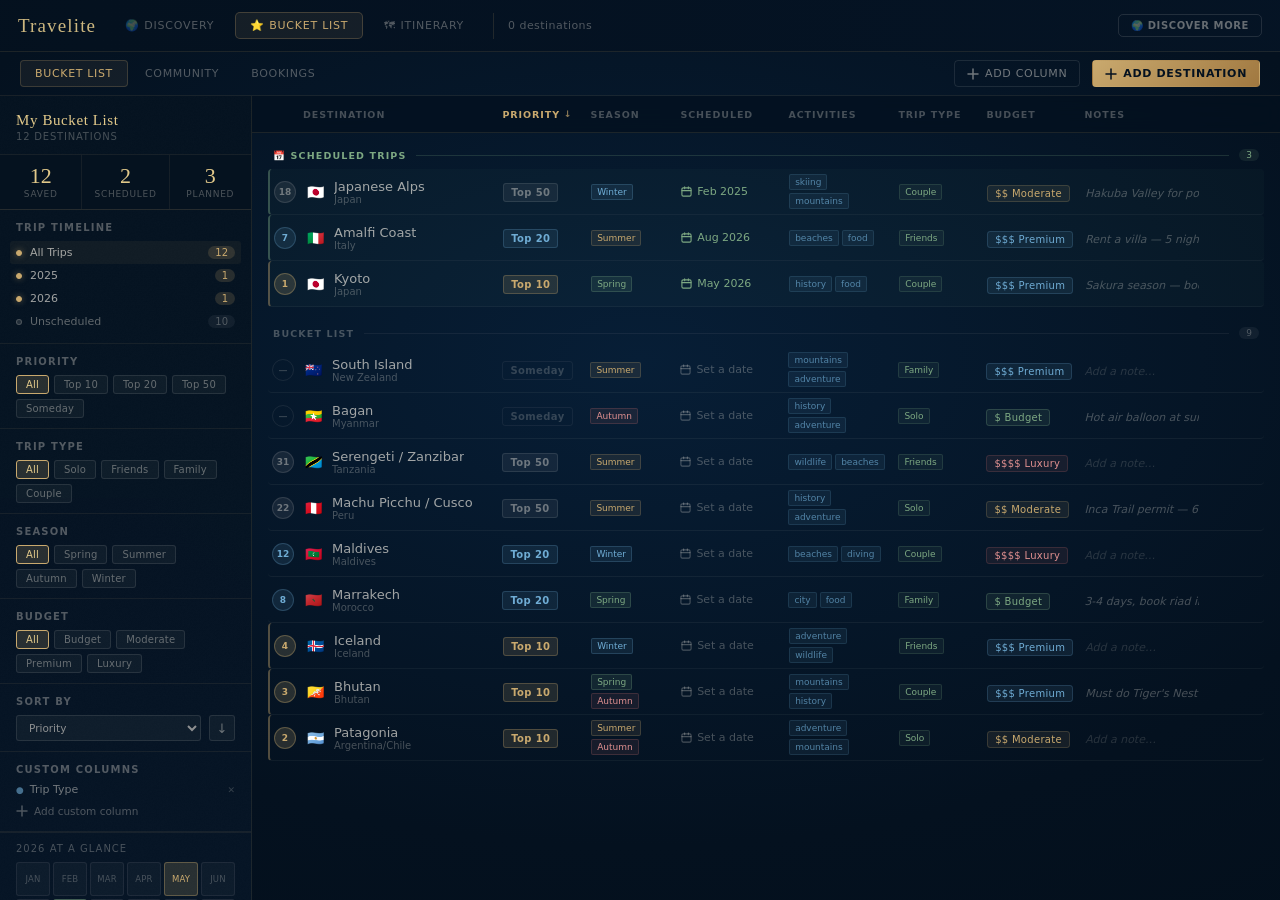
==== commit 1ca140d6: "Add files via upload" ====
--- a/bucketlist.html
+++ b/bucketlist.html
@@ -9,7 +9,1068 @@
 <link rel="preconnect" href="https://fonts.googleapis.com"/>
 <link rel="preconnect" href="https://fonts.gstatic.com" crossorigin/>
 <link href="https://fonts.googleapis.com/css2?family=Cormorant+Garamond:ital,wght@0,300;0,400;0,500;0,600;0,700;1,300;1,400;1,500&family=DM+Sans:ital,opsz,wght@0,9..40,300;0,9..40,400;0,9..40,500;0,9..40,600;0,9..40,700;1,9..40,400&display=swap" rel="stylesheet"/>
-<link rel="stylesheet" href="travelite.css"/>
+<style>
+/* ════ APP CSS (Discovery engine) ════════════════════════════════════════════ */
+
+/* ── DESIGN TOKENS ─────────────────────────────────────────────────────────── */
+:root {
+  --navy:        #04111f;
+  --navy-mid:    #071828;
+  --navy-light:  #0c2236;
+  --navy-glass:  rgba(4,17,31,.82);
+  --gold:        #c9a96e;
+  --gold-light:  #e2c98a;
+  --gold-dim:    rgba(201,169,110,.18);
+  --gold-faint:  rgba(201,169,110,.08);
+  --ivory:       #f5efe6;
+  --ivory-dim:   rgba(245,239,230,.65);
+  --ivory-faint: rgba(245,239,230,.28);
+  --ivory-ghost: rgba(245,239,230,.10);
+  --sage:        #7da882;
+  --sage-dim:    rgba(125,168,130,.22);
+  --blue-accent: #6facd4;
+  --font-display: 'Cormorant Garamond', Georgia, serif;
+  --font-ui:      'DM Sans', system-ui, sans-serif;
+  --transition:   all 0.22s cubic-bezier(.4,0,.2,1);
+}
+
+/* ── RESET & BASE ───────────────────────────────────────────────────────────── */
+*, *::before, *::after { box-sizing: border-box; margin: 0; padding: 0; }
+
+body {
+  display: flex;
+  height: 100vh;
+  background: var(--navy);
+  font-family: var(--font-ui);
+  color: var(--ivory);
+  overflow: hidden;
+  /* Cinematic radial spotlight */
+  background: radial-gradient(ellipse 140% 120% at 50% 40%, #071e36 0%, #04111f 45%, #020c16 100%);
+}
+
+/* ── SCROLLBAR ─────────────────────────────────────────────────────────────── */
+::-webkit-scrollbar { width: 2px; }
+::-webkit-scrollbar-track { background: transparent; }
+::-webkit-scrollbar-thumb { background: rgba(201,169,110,.18); border-radius: 2px; }
+
+/* ── SIDEBAR ───────────────────────────────────────────────────────────────── */
+#sidebar {
+  width: 284px;
+  min-width: 284px;
+  background: linear-gradient(180deg, rgba(4,17,31,.97) 0%, rgba(5,20,36,.98) 100%);
+  border-right: 1px solid rgba(201,169,110,.12);
+  overflow-y: auto;
+  padding: 20px 16px 20px;
+  display: flex;
+  flex-direction: column;
+  z-index: 10;
+  position: relative;
+}
+
+/* Frosted grain texture on sidebar */
+#sidebar::before {
+  content: '';
+  position: absolute;
+  inset: 0;
+  background-image: url("data:image/svg+xml,%3Csvg viewBox='0 0 200 200' xmlns='http://www.w3.org/2000/svg'%3E%3Cfilter id='noise'%3E%3CfeTurbulence type='fractalNoise' baseFrequency='0.85' numOctaves='4' stitchTiles='stitch'/%3E%3CfeColorMatrix type='saturate' values='0'/%3E%3C/filter%3E%3Crect width='100%25' height='100%25' filter='url(%23noise)' opacity='0.035'/%3E%3C/svg%3E");
+  pointer-events: none;
+  z-index: 0;
+  opacity: 0.6;
+}
+#sidebar > * { position: relative; z-index: 1; }
+
+/* ── MAP AREA ──────────────────────────────────────────────────────────────── */
+#map-area {
+  flex: 1;
+  display: flex;
+  flex-direction: column;
+  position: relative;
+  overflow: hidden;
+}
+
+/* ── TOPBAR ────────────────────────────────────────────────────────────────── */
+#topbar {
+  height: 52px;
+  background: linear-gradient(90deg, rgba(4,17,31,.98) 0%, rgba(5,20,36,.96) 100%);
+  border-bottom: 1px solid rgba(201,169,110,.10);
+  display: flex;
+  align-items: center;
+  padding: 0 20px;
+  gap: 16px;
+  flex-shrink: 0;
+  z-index: 5;
+  backdrop-filter: blur(12px);
+}
+
+/* ── MAP WRAP ──────────────────────────────────────────────────────────────── */
+#map-wrap {
+  flex: 1;
+  position: relative;
+  overflow: hidden;
+  cursor: url("data:image/svg+xml,%3Csvg xmlns='http://www.w3.org/2000/svg' width='24' height='24' viewBox='0 0 24 24'%3E%3Ccircle cx='12' cy='12' r='2' fill='%23c9a96e'/%3E%3Cline x1='12' y1='2' x2='12' y2='7' stroke='%23c9a96e' stroke-width='1.5'/%3E%3Cline x1='12' y1='17' x2='12' y2='22' stroke='%23c9a96e' stroke-width='1.5'/%3E%3Cline x1='2' y1='12' x2='7' y2='12' stroke='%23c9a96e' stroke-width='1.5'/%3E%3Cline x1='17' y1='12' x2='22' y2='12' stroke='%23c9a96e' stroke-width='1.5'/%3E%3C/svg%3E") 12 12, crosshair;
+}
+
+/* Map vignette overlay */
+#map-wrap::after {
+  content: '';
+  position: absolute;
+  inset: 0;
+  background: radial-gradient(ellipse 90% 85% at 50% 50%, transparent 55%, rgba(4,17,31,.55) 100%);
+  pointer-events: none;
+  z-index: 2;
+}
+
+svg#worldmap {
+  width: 100%;
+  height: 100%;
+  display: block;
+  background: #060d1a;
+}
+#gc path { transition: fill .35s, opacity .35s; }
+#mapbg path { fill: #182d42; }
+#mapbg path.borders { fill: none; stroke: rgba(100,150,190,0.3); stroke-width: 0.5px; }
+
+/* ── SECTION COMPONENTS ────────────────────────────────────────────────────── */
+.sec {
+  border-bottom: 1px solid rgba(201,169,110,.09);
+  padding-bottom: 14px;
+  margin-bottom: 14px;
+}
+.sec-hdr {
+  display: flex;
+  align-items: center;
+  gap: 8px;
+  cursor: pointer;
+  user-select: none;
+}
+.sec-hdr:hover .sec-label { color: var(--ivory-dim); }
+.sec-label {
+  font-size: 10px;
+  font-weight: 600;
+  color: rgba(245,239,230,.32);
+  letter-spacing: .12em;
+  text-transform: uppercase;
+  font-family: var(--font-ui);
+  transition: color .18s;
+}
+.sec-body { margin-top: 10px; display: none; }
+.sec-body.open { display: block; }
+
+/* ── TOGGLE SWITCH ─────────────────────────────────────────────────────────── */
+.sw {
+  width: 34px;
+  height: 19px;
+  border-radius: 10px;
+  background: rgba(245,239,230,.10);
+  border: 1px solid rgba(245,239,230,.12);
+  position: relative;
+  transition: background .22s, border-color .22s;
+  cursor: pointer;
+  flex-shrink: 0;
+  margin-left: auto;
+}
+.sw.on {
+  background: linear-gradient(90deg, #a07840, #c9a96e);
+  border-color: #c9a96e;
+}
+.sw::after {
+  content: '';
+  width: 13px;
+  height: 13px;
+  border-radius: 50%;
+  background: #fff;
+  position: absolute;
+  top: 2px;
+  left: 2px;
+  transition: left .22s cubic-bezier(.4,0,.2,1);
+  box-shadow: 0 1px 4px rgba(0,0,0,.5);
+}
+.sw.on::after { left: 17px; }
+
+/* ── PILLS ─────────────────────────────────────────────────────────────────── */
+.pill {
+  display: inline-flex;
+  align-items: center;
+  gap: 5px;
+  border-radius: 4px;
+  padding: 4px 10px;
+  font-size: 10.5px;
+  font-family: var(--font-ui);
+  border: 1px solid rgba(245,239,230,.11);
+  background: rgba(245,239,230,.04);
+  color: rgba(245,239,230,.38);
+  transition: var(--transition);
+  cursor: pointer;
+  white-space: nowrap;
+  letter-spacing: .02em;
+  position: relative;
+  overflow: hidden;
+}
+/* Hover shimmer */
+.pill::before {
+  content: '';
+  position: absolute;
+  top: 0; left: -100%;
+  width: 60%;
+  height: 100%;
+  background: linear-gradient(90deg, transparent, rgba(201,169,110,.15), transparent);
+  transition: left .4s;
+}
+.pill:hover::before { left: 150%; }
+.pill:hover {
+  border-color: rgba(201,169,110,.3);
+  color: rgba(245,239,230,.6);
+  background: rgba(201,169,110,.07);
+}
+.pill.on {
+  background: var(--gold-dim);
+  border-color: var(--gold);
+  color: var(--gold-light);
+}
+.pill.on .pd { background: var(--gold); }
+.pill.sm { padding: 3px 8px; font-size: 10px; }
+.pd {
+  width: 5px;
+  height: 5px;
+  border-radius: 50%;
+  background: rgba(245,239,230,.18);
+  flex-shrink: 0;
+}
+
+/* ── SLIDER ────────────────────────────────────────────────────────────────── */
+input[type=range] {
+  -webkit-appearance: none;
+  width: 100%;
+  height: 2px;
+  border-radius: 1px;
+  background: rgba(245,239,230,.12);
+  outline: none;
+  cursor: pointer;
+}
+input[type=range]::-webkit-slider-thumb {
+  -webkit-appearance: none;
+  width: 14px;
+  height: 14px;
+  border-radius: 50%;
+  background: radial-gradient(circle, #e2c98a 0%, #c9a96e 100%);
+  box-shadow: 0 0 8px rgba(201,169,110,.5), 0 2px 4px rgba(0,0,0,.4);
+  border: 1.5px solid rgba(255,255,255,.2);
+  transition: box-shadow .18s;
+}
+input[type=range]::-webkit-slider-thumb:hover {
+  box-shadow: 0 0 14px rgba(201,169,110,.7), 0 2px 6px rgba(0,0,0,.5);
+}
+
+/* ── TEXT INPUT ────────────────────────────────────────────────────────────── */
+input[type=text] {
+  background: transparent;
+  border: none;
+  border-bottom: 1px solid rgba(245,239,230,.18);
+  border-radius: 0;
+  color: var(--ivory);
+  padding: 7px 0;
+  font-size: 12px;
+  font-family: var(--font-ui);
+  outline: none;
+  width: 100%;
+  transition: border-color .18s;
+  letter-spacing: .02em;
+}
+input[type=text]:focus { border-bottom-color: var(--gold); }
+input[type=text]::placeholder { color: rgba(245,239,230,.25); }
+
+button { cursor: pointer; font-family: var(--font-ui); }
+
+/* ── SLIDER ROW ────────────────────────────────────────────────────────────── */
+.sr { margin-bottom: 10px; }
+.sr label {
+  display: flex;
+  justify-content: space-between;
+  font-size: 10px;
+  color: rgba(245,239,230,.38);
+  margin-bottom: 6px;
+  letter-spacing: .04em;
+  text-transform: uppercase;
+}
+.sr label span {
+  color: var(--gold);
+  font-weight: 600;
+  font-size: 11px;
+  text-transform: none;
+  letter-spacing: 0;
+}
+.sub {
+  font-size: 10px;
+  color: rgba(245,239,230,.28);
+  margin-bottom: 7px;
+  letter-spacing: .04em;
+  text-transform: uppercase;
+}
+
+/* ── TOOLTIP ───────────────────────────────────────────────────────────────── */
+#tooltip {
+  position: absolute;
+  background: linear-gradient(135deg, rgba(4,17,31,.97) 0%, rgba(7,24,44,.97) 100%);
+  border: 1px solid rgba(201,169,110,.28);
+  border-radius: 8px;
+  padding: 12px 16px;
+  width: 220px;
+  pointer-events: none;
+  z-index: 50;
+  display: none;
+  box-shadow: 0 12px 40px rgba(0,0,0,.6), inset 0 1px 0 rgba(201,169,110,.1);
+  backdrop-filter: blur(16px);
+}
+
+/* ── DESTINATION CARD ──────────────────────────────────────────────────────── */
+#destcard {
+  position: absolute;
+  bottom: 20px;
+  left: 50%;
+  transform: translateX(-50%);
+  background: linear-gradient(135deg, rgba(4,17,31,.97) 0%, rgba(6,22,40,.97) 100%);
+  border: 1px solid rgba(201,169,110,.22);
+  border-radius: 12px;
+  padding: 22px 28px 18px;
+  max-width: 580px;
+  width: calc(100% - 32px);
+  backdrop-filter: blur(28px);
+  box-shadow: 0 28px 70px rgba(0,0,0,.75), 0 0 0 1px rgba(201,169,110,.06) inset;
+  z-index: 40;
+  display: none;
+}
+#destcard::before {
+  content: '';
+  position: absolute;
+  top: 0; left: 10%; right: 10%;
+  height: 1px;
+  background: linear-gradient(90deg, transparent, rgba(201,169,110,.4), transparent);
+}
+
+/* ── TOP MATCHES ───────────────────────────────────────────────────────────── */
+#topmatches {
+  position: absolute;
+  top: 14px;
+  right: 14px;
+  background: linear-gradient(160deg, rgba(4,17,31,.95) 0%, rgba(6,22,40,.95) 100%);
+  border: 1px solid rgba(201,169,110,.14);
+  border-radius: 10px;
+  padding: 14px 13px 10px;
+  width: 196px;
+  z-index: 30;
+  box-shadow: 0 12px 40px rgba(0,0,0,.5);
+  backdrop-filter: blur(16px);
+  max-height: 380px;
+  display: flex;
+  flex-direction: column;
+}
+#tml {
+  overflow-y: auto;
+  flex: 1;
+}
+#topmatches::before {
+  content: '';
+  position: absolute;
+  top: 0; left: 15%; right: 15%;
+  height: 1px;
+  background: linear-gradient(90deg, transparent, rgba(201,169,110,.35), transparent);
+}
+
+.tm {
+  display: flex;
+  align-items: center;
+  gap: 7px;
+  padding: 5px 0;
+  border-bottom: 1px solid rgba(245,239,230,.05);
+  cursor: pointer;
+  transition: opacity .15s;
+  animation: tmFade .35s ease both;
+}
+.tm:hover { opacity: .85; }
+.tm:last-child { border-bottom: none; }
+
+@keyframes tmFade {
+  from { opacity: 0; transform: translateY(4px); }
+  to   { opacity: 1; transform: translateY(0); }
+}
+
+/* ── AIRPORT DROPDOWN ──────────────────────────────────────────────────────── */
+#apdrop {
+  position: absolute;
+  top: 100%;
+  left: 0;
+  right: 0;
+  background: linear-gradient(180deg, #071828 0%, #04111f 100%);
+  border: 1px solid rgba(201,169,110,.18);
+  border-radius: 8px;
+  margin-top: 4px;
+  z-index: 100;
+  display: none;
+  max-height: 200px;
+  overflow-y: auto;
+  box-shadow: 0 12px 40px rgba(0,0,0,.6);
+}
+.api {
+  padding: 8px 13px;
+  cursor: pointer;
+  font-size: 11.5px;
+  display: flex;
+  justify-content: space-between;
+  border-bottom: 1px solid rgba(245,239,230,.05);
+  transition: background .15s;
+  letter-spacing: .01em;
+}
+.api:hover { background: var(--gold-faint); }
+.api:last-child { border-bottom: none; }
+
+/* ── STAT GRID ─────────────────────────────────────────────────────────────── */
+.stg { display: grid; gap: 8px; margin-bottom: 14px; }
+.st {
+  background: rgba(245,239,230,.04);
+  border: 1px solid rgba(245,239,230,.07);
+  border-radius: 7px;
+  padding: 10px 8px;
+  text-align: center;
+  transition: background .2s;
+}
+.st:hover { background: rgba(201,169,110,.06); }
+.st .ic { font-size: 13px; margin-bottom: 4px; }
+.st .vl { font-size: 12px; font-weight: 600; color: var(--ivory); letter-spacing: .01em; }
+.st .lb {
+  font-size: 8px;
+  color: rgba(245,239,230,.3);
+  letter-spacing: .08em;
+  text-transform: uppercase;
+  margin-top: 2px;
+}
+
+/* ── DISPLAY FONT LOGO ─────────────────────────────────────────────────────── */
+.logo { font-family: var(--font-display); font-weight: 600; }
+
+/* ── WEEK BOX ──────────────────────────────────────────────────────────────── */
+.week-box {
+  background: rgba(201,169,110,.06);
+  border: 1px solid rgba(201,169,110,.15);
+  border-radius: 8px;
+  padding: 12px 13px;
+  margin-bottom: 14px;
+}
+
+/* ── FILTER BADGE ──────────────────────────────────────────────────────────── */
+#fbadge {
+  display: none;
+  margin-bottom: 14px;
+  background: rgba(201,169,110,.06);
+  border: 1px solid rgba(201,169,110,.20);
+  border-radius: 7px;
+  padding: 7px 12px;
+  align-items: center;
+  justify-content: space-between;
+}
+
+/* ── TOPBAR SIDEBAR TOGGLE ─────────────────────────────────────────────────── */
+#sb-toggle {
+  background: rgba(245,239,230,.06);
+  border: 1px solid rgba(245,239,230,.10);
+  border-radius: 5px;
+  color: rgba(245,239,230,.55);
+  padding: 5px 10px;
+  font-size: 12px;
+  transition: var(--transition);
+  letter-spacing: .05em;
+}
+#sb-toggle:hover {
+  background: var(--gold-dim);
+  border-color: rgba(201,169,110,.35);
+  color: var(--gold-light);
+}
+
+/* ── WEATHER SUB-BOX ───────────────────────────────────────────────────────── */
+.wx-box {
+  background: rgba(245,239,230,.025);
+  border-radius: 7px;
+  padding: 10px;
+  margin-bottom: 7px;
+  border: 1px solid transparent;
+  transition: border-color .2s;
+}
+
+/* ── SCORE BAR (animated fill on card render) ─────────────────────────────── */
+@keyframes scoreFill {
+  from { width: 0; opacity: 0; }
+  to   { opacity: 1; }
+}
+.score-bar-inner {
+  animation: scoreFill .6s cubic-bezier(.4,0,.2,1) both;
+}
+
+/* ── GOLD DIVIDER ──────────────────────────────────────────────────────────── */
+.gold-rule {
+  height: 1px;
+  background: linear-gradient(90deg, transparent, rgba(201,169,110,.4), transparent);
+  margin: 10px 0 12px;
+}
+
+/* ── CLOSE BTN ─────────────────────────────────────────────────────────────── */
+.close-btn {
+  background: rgba(245,239,230,.06);
+  border: 1px solid rgba(245,239,230,.10);
+  border-radius: 5px;
+  color: rgba(245,239,230,.38);
+  padding: 4px 10px;
+  font-size: 11px;
+  transition: var(--transition);
+}
+.close-btn:hover {
+  background: rgba(201,169,110,.12);
+  border-color: rgba(201,169,110,.3);
+  color: var(--gold);
+}
+
+/* ── 1000 PLACES BOX ───────────────────────────────────────────────────────── */
+.kplaces-box {
+  border: 1px solid rgba(201,169,110,.22);
+  background: rgba(201,169,110,.04);
+  border-radius: 8px;
+  padding: 11px 13px;
+  margin-bottom: 14px;
+}
+
+
+/* ════ BUCKET LIST CSS ════════════════════════════════════════════════════════ */
+
+
+:root{
+  --navy:#04111f;--navy-mid:#071828;
+  --gold:#c9a96e;--gold-light:#e2c98a;
+  --gold-dim:rgba(201,169,110,.18);--gold-faint:rgba(201,169,110,.08);
+  --ivory:#f5efe6;--ivory-dim:rgba(245,239,230,.65);
+  --ivory-faint:rgba(245,239,230,.28);--ivory-ghost:rgba(245,239,230,.10);
+  --sage:#7da882;--blue:#6facd4;
+  --fd:'Cormorant Garamond',Georgia,serif;
+  --fu:'DM Sans',system-ui,sans-serif;
+  --tr:all 0.22s cubic-bezier(.4,0,.2,1);
+}
+*,*::before,*::after{box-sizing:border-box;margin:0;padding:0;}
+html,body{height:100%;overflow:hidden;}
+body{display:flex;flex-direction:column;height:100vh;
+  background:radial-gradient(ellipse 140% 120% at 50% 40%,#071e36 0%,#04111f 45%,#020c16 100%);
+  font-family:var(--fu);color:var(--ivory);}
+::-webkit-scrollbar{width:2px;}
+::-webkit-scrollbar-track{background:transparent;}
+::-webkit-scrollbar-thumb{background:rgba(201,169,110,.18);border-radius:2px;}
+
+/* TOPBAR */
+#topbar{height:52px;background:linear-gradient(90deg,rgba(4,17,31,.98),rgba(5,20,36,.96));
+  border-bottom:1px solid rgba(201,169,110,.10);display:flex;align-items:center;
+  padding:0 22px;gap:18px;flex-shrink:0;z-index:20;position:relative;}
+#topbar::after{content:'';position:absolute;bottom:0;left:10%;right:10%;height:1px;
+  background:linear-gradient(90deg,transparent,rgba(201,169,110,.2),transparent);}
+.logo{font-family:var(--fd);font-size:22px;font-weight:500;letter-spacing:.04em;
+  color:var(--gold-light);text-decoration:none;white-space:nowrap;}
+.logo span{color:var(--ivory-faint);font-style:italic;font-weight:300;font-size:18px;}
+.nav-tabs{display:flex;align-items:center;gap:2px;margin-left:8px;}
+.nav-tab{font-size:11px;font-weight:500;letter-spacing:.06em;text-transform:uppercase;
+  color:rgba(245,239,230,.32);padding:6px 14px;border-radius:4px;cursor:pointer;
+  transition:var(--tr);border:1px solid transparent;}
+.nav-tab:hover{color:var(--ivory-dim);background:var(--ivory-ghost);}
+.nav-tab.active{color:var(--gold);border-color:rgba(201,169,110,.22);background:var(--gold-faint);}
+.tbr{margin-left:auto;display:flex;align-items:center;gap:12px;}
+.tbb{display:flex;align-items:center;gap:6px;font-size:11px;font-weight:500;
+  letter-spacing:.06em;text-transform:uppercase;color:rgba(245,239,230,.45);
+  padding:6px 12px;border-radius:4px;border:1px solid rgba(245,239,230,.1);
+  background:transparent;cursor:pointer;transition:var(--tr);font-family:var(--fu);}
+.tbb:hover{color:var(--gold);border-color:rgba(201,169,110,.3);background:var(--gold-faint);}
+.tbb.pri{color:#04111f;background:linear-gradient(135deg,#c9a96e,#a07840);
+  border-color:transparent;font-weight:600;}
+.tbb.pri:hover{background:linear-gradient(135deg,#e2c98a,#c9a96e);}
+
+/* MAIN */
+#main{display:flex;flex:1;overflow:hidden;}
+
+/* LEFT PANEL */
+#lp{width:252px;min-width:252px;
+  background:linear-gradient(180deg,rgba(4,17,31,.97) 0%,rgba(5,20,36,.98) 100%);
+  border-right:1px solid rgba(201,169,110,.12);display:flex;flex-direction:column;
+  overflow-y:auto;overflow-x:hidden;position:relative;z-index:5;}
+#lp::before{content:'';position:absolute;inset:0;pointer-events:none;opacity:.5;
+  background-image:url("data:image/svg+xml,%3Csvg viewBox='0 0 200 200' xmlns='http://www.w3.org/2000/svg'%3E%3Cfilter id='n'%3E%3CfeTurbulence type='fractalNoise' baseFrequency='0.85' numOctaves='4' stitchTiles='stitch'/%3E%3CfeColorMatrix type='saturate' values='0'/%3E%3C/filter%3E%3Crect width='100%25' height='100%25' filter='url(%23n)' opacity='0.035'/%3E%3C/svg%3E");}
+#lp>*{position:relative;z-index:1;}
+.lph{padding:16px 16px 12px;border-bottom:1px solid rgba(201,169,110,.09);}
+.lpt{font-family:var(--fd);font-size:15px;font-weight:500;color:var(--gold-light);
+  letter-spacing:.04em;margin-bottom:2px;}
+.lps{font-size:10px;color:rgba(245,239,230,.28);letter-spacing:.08em;text-transform:uppercase;}
+.srow{display:grid;grid-template-columns:1fr 1fr 1fr;gap:1px;
+  background:rgba(201,169,110,.08);border-bottom:1px solid rgba(201,169,110,.09);}
+.scl{background:rgba(4,17,31,.9);padding:10px 12px;text-align:center;}
+.scn{font-family:var(--fd);font-size:22px;font-weight:300;color:var(--gold-light);line-height:1;}
+.scl2{font-size:9px;color:rgba(245,239,230,.3);letter-spacing:.08em;text-transform:uppercase;margin-top:2px;}
+.lpsec{padding:12px 16px 10px;border-bottom:1px solid rgba(201,169,110,.09);}
+.sl{font-size:10px;font-weight:600;color:rgba(245,239,230,.32);
+  letter-spacing:.12em;text-transform:uppercase;margin-bottom:8px;}
+
+/* Timeline */
+.tli{display:flex;align-items:center;gap:8px;padding:5px 6px;margin:0 -6px;
+  cursor:pointer;transition:var(--tr);border-radius:3px;}
+.tli:hover{background:rgba(245,239,230,.03);}
+.tli.active{background:rgba(201,169,110,.06);}
+.tyd{width:6px;height:6px;border-radius:50%;background:rgba(245,239,230,.12);
+  border:1px solid rgba(245,239,230,.2);flex-shrink:0;transition:var(--tr);}
+.tli.has .tyd,.tli.active .tyd{background:var(--gold);border-color:var(--gold);
+  box-shadow:0 0 6px rgba(201,169,110,.5);}
+.tyl{font-size:11px;color:rgba(245,239,230,.38);flex:1;}
+.tli.has .tyl,.tli.active .tyl{color:var(--ivory-dim);}
+.tyc{font-size:10px;color:rgba(245,239,230,.28);background:rgba(245,239,230,.06);
+  border-radius:10px;padding:1px 7px;}
+.tli.has .tyc,.tli.active .tyc{background:var(--gold-dim);color:var(--gold);}
+
+/* Pill filters */
+.pills{display:flex;flex-wrap:wrap;gap:5px;}
+.fp{font-size:10px;padding:3px 9px;border-radius:3px;
+  border:1px solid rgba(245,239,230,.1);background:rgba(245,239,230,.04);
+  color:rgba(245,239,230,.38);cursor:pointer;transition:var(--tr);
+  letter-spacing:.02em;user-select:none;}
+.fp:hover{border-color:rgba(201,169,110,.3);color:rgba(245,239,230,.6);
+  background:rgba(201,169,110,.07);}
+.fp.on{background:var(--gold-dim);border-color:var(--gold);color:var(--gold-light);}
+
+/* Sort */
+.sr2{display:flex;align-items:center;gap:8px;}
+.sr2 select{flex:1;background:rgba(245,239,230,.04);border:1px solid rgba(245,239,230,.1);
+  color:rgba(245,239,230,.55);font-size:10.5px;font-family:var(--fu);
+  padding:5px 8px;border-radius:3px;outline:none;cursor:pointer;}
+.sr2 select option{background:#071828;}
+.sdir{width:26px;height:26px;border-radius:3px;border:1px solid rgba(245,239,230,.1);
+  background:rgba(245,239,230,.04);display:flex;align-items:center;justify-content:center;
+  cursor:pointer;transition:var(--tr);color:rgba(245,239,230,.4);font-size:13px;user-select:none;}
+.sdir:hover{border-color:rgba(201,169,110,.3);color:var(--gold);}
+
+/* Custom cols */
+.ccli{display:flex;align-items:center;gap:6px;font-size:11px;color:rgba(245,239,230,.45);margin-bottom:5px;}
+.acb{display:flex;align-items:center;gap:6px;font-size:10.5px;color:rgba(245,239,230,.3);
+  cursor:pointer;transition:var(--tr);padding:4px 0;background:none;border:none;font-family:var(--fu);}
+.acb:hover{color:var(--gold);}
+
+/* Calendar strip */
+#cals{padding:10px 16px 14px;border-top:1px solid rgba(201,169,110,.09);}
+.cst{font-size:10px;color:rgba(245,239,230,.28);letter-spacing:.1em;
+  text-transform:uppercase;margin-bottom:8px;}
+.mg{display:grid;grid-template-columns:repeat(6,1fr);gap:3px;}
+.mc{aspect-ratio:1;border-radius:3px;border:1px solid rgba(245,239,230,.07);
+  background:rgba(245,239,230,.03);display:flex;align-items:center;justify-content:center;
+  font-size:8.5px;color:rgba(245,239,230,.25);cursor:pointer;transition:var(--tr);
+  letter-spacing:.02em;text-transform:uppercase;}
+.mc:hover{border-color:rgba(201,169,110,.3);color:var(--ivory-dim);}
+.mc.has{background:var(--gold-dim);border-color:rgba(201,169,110,.35);color:var(--gold);}
+.mc.sch{background:rgba(125,168,130,.18);border-color:rgba(125,168,130,.4);color:var(--sage);}
+
+/* CONTENT */
+#content{flex:1;display:flex;flex-direction:column;overflow:hidden;}
+
+/* SHARED GRID — header + every data row use identical column template */
+.grow{
+  display:grid;
+  grid-template-columns: 30px minmax(150px,1.6fr) 88px 90px 108px 110px 88px 98px minmax(100px,1fr) 60px;
+  align-items:center;
+  min-width:940px;
+}
+
+/* TABLE HEAD */
+#thead{background:rgba(4,17,31,.7);border-bottom:1px solid rgba(201,169,110,.12);
+  flex-shrink:0;padding:0 16px;overflow-x:auto;backdrop-filter:blur(10px);}
+.thr{height:36px;}
+.thc{font-size:9.5px;font-weight:600;letter-spacing:.1em;text-transform:uppercase;
+  color:rgba(245,239,230,.28);padding:0 5px;cursor:pointer;user-select:none;
+  display:flex;align-items:center;gap:4px;transition:color .15s;white-space:nowrap;}
+.thc:hover{color:rgba(245,239,230,.5);}
+.thc.on{color:var(--gold);}
+.thc.ns{cursor:default;}.thc.ns:hover{color:rgba(245,239,230,.28);}
+
+/* TABLE BODY */
+#tbody{flex:1;overflow-y:auto;overflow-x:auto;padding:6px 16px 24px;}
+
+/* DEST ROW */
+.dr{min-height:46px;border-bottom:1px solid rgba(245,239,230,.05);cursor:pointer;
+  transition:background .15s;border-radius:4px;min-width:940px;}
+.dr:hover{background:rgba(201,169,110,.04);}
+.dr.schr{background:rgba(125,168,130,.035);border-left:2px solid rgba(125,168,130,.4);}
+.dr.schr:hover{background:rgba(125,168,130,.07);}
+.dr.t10r{border-left:2px solid rgba(201,169,110,.4);}
+.crank{padding:0 3px;display:flex;align-items:center;justify-content:center;}
+.rb{width:22px;height:22px;border-radius:50%;display:flex;align-items:center;
+  justify-content:center;font-size:9px;font-weight:700;}
+.rt10{background:rgba(201,169,110,.18);color:var(--gold);border:1px solid rgba(201,169,110,.35);}
+.rt20{background:rgba(111,172,212,.12);color:var(--blue);border:1px solid rgba(111,172,212,.25);}
+.rt50{background:rgba(245,239,230,.07);color:rgba(245,239,230,.4);border:1px solid rgba(245,239,230,.12);}
+.rsd{background:transparent;color:rgba(245,239,230,.2);border:1px solid rgba(245,239,230,.08);}
+.cname{display:flex;align-items:center;gap:9px;padding:0 5px;min-width:0;}
+.fl{width:20px;height:14px;border-radius:2px;flex-shrink:0;display:flex;
+  align-items:center;justify-content:center;font-size:14px;}
+.dn{font-size:13px;font-weight:500;color:var(--ivory-dim);white-space:nowrap;
+  overflow:hidden;text-overflow:ellipsis;transition:color .15s;}
+.dr:hover .dn{color:var(--ivory);}
+.dc{font-size:10px;color:rgba(245,239,230,.28);white-space:nowrap;overflow:hidden;text-overflow:ellipsis;}
+.cell{padding:0 5px;}
+.cellf{display:flex;align-items:center;gap:3px;flex-wrap:wrap;padding:0 5px;}
+.pb{display:inline-flex;align-items:center;font-size:10px;font-weight:600;
+  letter-spacing:.04em;padding:3px 7px;border-radius:3px;white-space:nowrap;}
+.pt10{background:rgba(201,169,110,.14);color:var(--gold);border:1px solid rgba(201,169,110,.28);}
+.pt20{background:rgba(111,172,212,.10);color:var(--blue);border:1px solid rgba(111,172,212,.22);}
+.pt50{background:rgba(245,239,230,.06);color:rgba(245,239,230,.4);border:1px solid rgba(245,239,230,.1);}
+.psd{background:transparent;color:rgba(245,239,230,.2);border:1px solid rgba(245,239,230,.06);}
+.stag{font-size:9px;padding:2px 5px;border-radius:2px;background:rgba(245,239,230,.06);
+  border:1px solid rgba(245,239,230,.09);color:rgba(245,239,230,.38);white-space:nowrap;}
+.stag.spr{background:rgba(125,168,130,.12);border-color:rgba(125,168,130,.25);color:var(--sage);}
+.stag.sum{background:rgba(201,169,110,.1);border-color:rgba(201,169,110,.22);color:var(--gold);}
+.stag.aut{background:rgba(196,106,106,.1);border-color:rgba(196,106,106,.22);color:#e09090;}
+.stag.win{background:rgba(111,172,212,.1);border-color:rgba(111,172,212,.22);color:var(--blue);}
+.csc{display:flex;align-items:center;gap:5px;font-size:11px;color:rgba(245,239,230,.28);
+  padding:0 5px;white-space:nowrap;}
+.csc.set{color:var(--sage);}
+.at{font-size:9px;padding:2px 5px;border-radius:2px;white-space:nowrap;
+  background:rgba(111,172,212,.08);border:1px solid rgba(111,172,212,.15);color:rgba(111,172,212,.7);}
+.tt{font-size:9px;padding:2px 5px;border-radius:2px;white-space:nowrap;
+  background:rgba(125,168,130,.08);border:1px solid rgba(125,168,130,.18);color:var(--sage);}
+/* Budget tags */
+.btag{font-size:10px;letter-spacing:.03em;padding:2px 7px;border-radius:3px;white-space:nowrap;
+  border:1px solid rgba(245,239,230,.1);background:rgba(245,239,230,.04);color:rgba(245,239,230,.4);}
+.b1{background:rgba(125,168,130,.1);border-color:rgba(125,168,130,.25);color:var(--sage);}
+.b2{background:rgba(201,169,110,.09);border-color:rgba(201,169,110,.2);color:var(--gold);}
+.b3{background:rgba(111,172,212,.09);border-color:rgba(111,172,212,.2);color:var(--blue);}
+.b4{background:rgba(196,106,106,.09);border-color:rgba(196,106,106,.2);color:#e09090;}
+.inn{background:transparent;border:none;color:rgba(245,239,230,.28);font-size:11px;
+  font-family:var(--fu);font-style:italic;outline:none;width:100%;min-width:0;}
+.inn::placeholder{color:rgba(245,239,230,.15);}
+.inn:focus{color:rgba(245,239,230,.55);}
+.cact{display:flex;align-items:center;gap:5px;padding:0 5px;opacity:0;transition:opacity .15s;}
+.dr:hover .cact{opacity:1;}
+.ab{width:26px;height:26px;border-radius:4px;border:1px solid rgba(245,239,230,.1);
+  background:rgba(245,239,230,.04);display:flex;align-items:center;justify-content:center;
+  cursor:pointer;transition:var(--tr);color:rgba(245,239,230,.4);font-size:12px;flex-shrink:0;}
+.ab:hover{border-color:rgba(201,169,110,.35);color:var(--gold);background:var(--gold-faint);}
+.ab.pl:hover{border-color:rgba(125,168,130,.4);color:var(--sage);background:rgba(125,168,130,.08);}
+.sdiv{display:flex;align-items:center;gap:10px;padding:10px 5px 6px;margin-bottom:2px;}
+.sdl{font-size:9.5px;font-weight:700;letter-spacing:.12em;text-transform:uppercase;
+  color:rgba(245,239,230,.28);white-space:nowrap;}
+.sdl.sage{color:var(--sage);}
+.sdln{flex:1;height:1px;background:rgba(245,239,230,.06);}
+.sdln.sage{background:rgba(125,168,130,.2);}
+.sdc{font-size:9px;padding:1px 7px;border-radius:10px;
+  background:rgba(245,239,230,.06);color:rgba(245,239,230,.28);}
+.sdc.sage{background:rgba(125,168,130,.12);color:var(--sage);}
+
+/* ITINERARY OVERLAY */
+#ito{position:fixed;inset:0;background:rgba(2,12,22,.88);backdrop-filter:blur(18px);
+  z-index:100;display:none;flex-direction:column;}
+#ito.open{display:flex;}
+#itb{height:52px;background:linear-gradient(90deg,rgba(4,17,31,.99),rgba(6,22,40,.99));
+  border-bottom:1px solid rgba(201,169,110,.12);display:flex;align-items:center;
+  padding:0 22px;gap:14px;flex-shrink:0;}
+.ibk{display:flex;align-items:center;gap:6px;font-size:11px;color:rgba(245,239,230,.4);
+  cursor:pointer;transition:var(--tr);letter-spacing:.04em;border:1px solid rgba(245,239,230,.1);
+  padding:5px 12px;border-radius:4px;background:transparent;font-family:var(--fu);}
+.ibk:hover{color:var(--ivory-dim);border-color:rgba(245,239,230,.2);}
+.idn{font-family:var(--fd);font-size:20px;font-weight:400;color:var(--gold-light);}
+.ids{font-size:11px;color:rgba(245,239,230,.3);margin-top:1px;letter-spacing:.04em;}
+.ita{margin-left:auto;display:flex;gap:8px;}
+#itbd{flex:1;display:flex;overflow:hidden;}
+#itsd{width:280px;min-width:280px;border-right:1px solid rgba(201,169,110,.1);
+  background:rgba(4,17,31,.6);display:flex;flex-direction:column;overflow:hidden;
+  padding:16px;gap:10px;}
+.idl{display:flex;flex-direction:column;gap:6px;overflow-y:auto;flex:1;}
+.idi{display:flex;align-items:center;gap:10px;padding:9px 12px;border-radius:6px;
+  border:1px solid rgba(245,239,230,.07);background:rgba(245,239,230,.03);
+  cursor:pointer;transition:var(--tr);}
+.idi:hover{border-color:rgba(201,169,110,.25);background:var(--gold-faint);}
+.idi.active{border-color:rgba(201,169,110,.35);background:var(--gold-dim);}
+.idn2{font-family:var(--fd);font-size:18px;font-weight:300;color:var(--gold);min-width:28px;text-align:center;}
+.idl2{font-size:12px;color:var(--ivory-dim);}
+.ids2{font-size:10px;color:rgba(245,239,230,.28);}
+.adb{display:flex;align-items:center;justify-content:center;gap:6px;padding:8px;
+  border-radius:6px;border:1px dashed rgba(245,239,230,.12);background:transparent;
+  color:rgba(245,239,230,.28);cursor:pointer;transition:var(--tr);font-size:11px;font-family:var(--fu);}
+.adb:hover{border-color:rgba(201,169,110,.3);color:var(--gold);}
+#itm{flex:1;overflow-y:auto;padding:24px 28px;}
+.idh{display:flex;align-items:baseline;gap:12px;margin-bottom:20px;}
+.idh-d{font-family:var(--fd);font-size:32px;font-weight:300;color:var(--gold-light);}
+.idh-t{font-size:14px;color:var(--ivory-dim);}
+.idh-e{color:rgba(245,239,230,.25);font-size:11px;cursor:pointer;transition:var(--tr);}
+.idh-e:hover{color:var(--gold);}
+.iblk{display:flex;gap:16px;margin-bottom:14px;padding:14px 16px;border-radius:8px;
+  border:1px solid rgba(245,239,230,.07);background:rgba(245,239,230,.02);transition:var(--tr);}
+.iblk:hover{border-color:rgba(201,169,110,.18);background:rgba(201,169,110,.025);}
+.itm2{font-size:11px;color:var(--gold);font-weight:500;min-width:48px;padding-top:2px;letter-spacing:.03em;}
+.ibdy{flex:1;min-width:0;}
+.ibt{font-size:13px;font-weight:500;color:var(--ivory-dim);margin-bottom:3px;}
+.ibd{font-size:11px;color:rgba(245,239,230,.35);line-height:1.5;}
+.ityp{font-size:9px;letter-spacing:.08em;text-transform:uppercase;padding:2px 7px;
+  border-radius:2px;margin-top:6px;display:inline-block;}
+.itf{background:rgba(201,169,110,.1);color:var(--gold);border:1px solid rgba(201,169,110,.2);}
+.itsi{background:rgba(111,172,212,.1);color:var(--blue);border:1px solid rgba(111,172,212,.2);}
+.ith{background:rgba(125,168,130,.1);color:var(--sage);border:1px solid rgba(125,168,130,.2);}
+.itr{background:rgba(245,239,230,.06);color:rgba(245,239,230,.4);border:1px solid rgba(245,239,230,.1);}
+.abl{display:flex;align-items:center;gap:8px;padding:10px 16px;border-radius:8px;
+  border:1px dashed rgba(245,239,230,.1);background:transparent;color:rgba(245,239,230,.28);
+  cursor:pointer;transition:var(--tr);font-size:11px;font-family:var(--fu);width:100%;}
+.abl:hover{border-color:rgba(201,169,110,.3);color:var(--gold);}
+
+/* DEST POPUP */
+#dpop{position:fixed;inset:0;background:rgba(2,12,22,.75);backdrop-filter:blur(10px);
+  z-index:200;display:none;align-items:center;justify-content:center;}
+#dpop.open{display:flex;}
+.pcard{background:linear-gradient(135deg,rgba(4,17,31,.98),rgba(6,22,40,.98));
+  border:1px solid rgba(201,169,110,.22);border-radius:14px;padding:28px 32px 24px;
+  max-width:560px;width:calc(100% - 40px);
+  box-shadow:0 32px 80px rgba(0,0,0,.8),0 0 0 1px rgba(201,169,110,.06) inset;
+  position:relative;animation:popIn .25s cubic-bezier(.4,0,.2,1);}
+@keyframes popIn{from{opacity:0;transform:scale(.95) translateY(8px);}to{opacity:1;transform:scale(1) translateY(0);}}
+.pcard::before{content:'';position:absolute;top:0;left:10%;right:10%;height:1px;
+  background:linear-gradient(90deg,transparent,rgba(201,169,110,.45),transparent);}
+.pcl{position:absolute;top:14px;right:16px;width:28px;height:28px;border-radius:50%;
+  border:1px solid rgba(245,239,230,.1);background:rgba(245,239,230,.04);
+  display:flex;align-items:center;justify-content:center;cursor:pointer;
+  transition:var(--tr);color:rgba(245,239,230,.4);font-size:16px;}
+.pcl:hover{border-color:rgba(201,169,110,.3);color:var(--gold);}
+.pn{font-family:var(--fd);font-size:28px;font-weight:400;color:var(--ivory);
+  letter-spacing:.03em;margin-bottom:2px;}
+.pc{font-size:12px;color:rgba(245,239,230,.35);letter-spacing:.08em;
+  text-transform:uppercase;margin-bottom:18px;}
+.pst{display:grid;grid-template-columns:repeat(4,1fr);gap:10px;margin-bottom:18px;}
+.ps{text-align:center;background:rgba(245,239,230,.03);border:1px solid rgba(245,239,230,.07);
+  border-radius:6px;padding:10px 8px;}
+.psn{font-family:var(--fd);font-size:20px;font-weight:300;color:var(--gold-light);}
+.psl{font-size:9px;color:rgba(245,239,230,.28);letter-spacing:.08em;text-transform:uppercase;margin-top:2px;}
+.pa{display:flex;flex-wrap:wrap;gap:5px;margin-bottom:18px;}
+.ata{font-size:10px;padding:3px 10px;border-radius:3px;background:rgba(245,239,230,.05);
+  border:1px solid rgba(245,239,230,.1);color:rgba(245,239,230,.45);letter-spacing:.04em;}
+.pnl{font-size:10px;letter-spacing:.1em;text-transform:uppercase;color:rgba(245,239,230,.28);margin-bottom:6px;}
+.pnb{background:rgba(245,239,230,.03);border:1px solid rgba(245,239,230,.08);border-radius:6px;
+  padding:10px 12px;font-size:12px;color:rgba(245,239,230,.45);min-height:60px;
+  line-height:1.6;font-style:italic;margin-bottom:18px;}
+.pac{display:flex;gap:8px;flex-wrap:wrap;}
+
+/* ADD COLUMN MODAL */
+#acm{position:fixed;inset:0;background:rgba(2,12,22,.75);backdrop-filter:blur(10px);
+  z-index:300;display:none;align-items:center;justify-content:center;}
+#acm.open{display:flex;}
+.mcd{background:linear-gradient(135deg,rgba(4,17,31,.99),rgba(6,22,40,.99));
+  border:1px solid rgba(201,169,110,.2);border-radius:12px;padding:24px 28px;width:380px;
+  box-shadow:0 24px 60px rgba(0,0,0,.75);animation:popIn .22s ease;}
+.mt{font-family:var(--fd);font-size:20px;color:var(--gold-light);margin-bottom:4px;}
+.ms{font-size:11px;color:rgba(245,239,230,.3);margin-bottom:20px;letter-spacing:.04em;}
+.mf{margin-bottom:14px;}
+.ml{font-size:10px;color:rgba(245,239,230,.35);letter-spacing:.1em;text-transform:uppercase;margin-bottom:6px;}
+.mi{width:100%;background:rgba(245,239,230,.04);border:1px solid rgba(245,239,230,.12);
+  border-radius:5px;padding:8px 12px;font-size:12px;font-family:var(--fu);
+  color:var(--ivory);outline:none;transition:border-color .18s;}
+.mi:focus{border-color:rgba(201,169,110,.4);}
+.mcs{display:flex;flex-wrap:wrap;gap:5px;}
+.mc2{font-size:10.5px;padding:4px 10px;border-radius:3px;border:1px solid rgba(245,239,230,.1);
+  background:rgba(245,239,230,.04);color:rgba(245,239,230,.4);cursor:pointer;transition:var(--tr);}
+.mc2:hover{border-color:rgba(201,169,110,.3);color:var(--ivory-dim);}
+.mc2.on{background:var(--gold-dim);border-color:var(--gold);color:var(--gold-light);}
+.mft{display:flex;gap:8px;justify-content:flex-end;margin-top:20px;}
+
+/* BUTTONS */
+.btn{display:inline-flex;align-items:center;gap:6px;font-size:11px;font-weight:500;
+  letter-spacing:.05em;text-transform:uppercase;padding:7px 16px;border-radius:5px;
+  border:1px solid rgba(245,239,230,.12);background:rgba(245,239,230,.04);
+  color:rgba(245,239,230,.5);cursor:pointer;transition:var(--tr);font-family:var(--fu);}
+.btn:hover{color:var(--ivory-dim);border-color:rgba(245,239,230,.22);}
+.btn.g{background:linear-gradient(135deg,rgba(201,169,110,.18),rgba(160,120,64,.18));
+  border-color:rgba(201,169,110,.35);color:var(--gold);}
+.btn.g:hover{border-color:var(--gold);color:var(--gold-light);}
+.btn.s{background:linear-gradient(135deg,#c9a96e,#a07840);border-color:transparent;
+  color:#04111f;font-weight:700;}
+.btn.s:hover{background:linear-gradient(135deg,#e2c98a,#c9a96e);}
+
+
+/* ════ SHARED MULTI-PAGE LAYOUT ═════════════════════════════════════════════ */
+html { height: 100%; }
+body {
+  display: flex;
+  flex-direction: column;
+  height: 100vh;
+  overflow: hidden;
+}
+
+/* ── GLOBAL TOPBAR ──────────────────────────────────────────────────────────── */
+#g-topbar {
+  display: flex;
+  align-items: center;
+  height: 52px;
+  flex-shrink: 0;
+  background: linear-gradient(90deg, rgba(4,17,31,.99) 0%, rgba(5,20,36,.98) 100%);
+  border-bottom: 1px solid rgba(201,169,110,.12);
+  padding: 0 18px;
+  gap: 6px;
+  z-index: 100;
+}
+
+/* ── TAB BUTTONS ─────────────────────────────────────────────────────────────── */
+.gtab {
+  display: inline-flex; align-items: center; gap: 6px;
+  font-size: 11px; font-weight: 500; letter-spacing: .07em; text-transform: uppercase;
+  color: rgba(245,239,230,.32); padding: 6px 14px; border-radius: 5px; cursor: pointer;
+  transition: all 0.2s; border: 1px solid transparent;
+  background: transparent; font-family: var(--font-ui); white-space: nowrap;
+}
+.gtab:hover { color: rgba(245,239,230,.65); background: rgba(245,239,230,.05); }
+.gtab.on {
+  color: var(--gold);
+  border-color: rgba(201,169,110,.25);
+  background: rgba(201,169,110,.09);
+}
+
+/* ── PAGE CONTENT AREA ───────────────────────────────────────────────────────── */
+#page-body {
+  flex: 1 1 auto;
+  min-height: 0;
+  overflow: hidden;
+  display: flex;
+}
+
+/* ── DISCOVERY PAGE LAYOUT ────────────────────────────────────────────────────── */
+body.page-discovery #page-body {
+  flex-direction: row !important;
+  flex: 1 1 auto !important;
+  min-height: 0 !important;
+  height: 0 !important;
+}
+body.page-discovery #sidebar {
+  flex: 0 0 18% !important;
+  width: 18% !important;
+  max-width: 300px !important;
+  min-width: 200px !important;
+  height: 100% !important;
+  min-height: 0 !important;
+  overflow-y: auto !important;
+}
+body.page-discovery #map-area {
+  flex: 1 1 auto !important;
+  min-width: 0 !important;
+  min-height: 0 !important;
+  height: 100% !important;
+  display: flex !important;
+  flex-direction: column !important;
+  overflow: hidden !important;
+}
+body.page-discovery #map-wrap {
+  flex: 1 1 auto !important;
+  min-height: 0 !important;
+  height: 0 !important;
+  overflow: hidden !important;
+  position: relative !important;
+}
+body.page-discovery #worldmap {
+  width: 100% !important;
+  height: 100% !important;
+  display: block !important;
+}
+
+/* Discovery old topbar — hidden (search/legend is in g-topbar) */
+#topbar { display: none !important; }
+
+/* ── BUCKET LIST PAGE LAYOUT ──────────────────────────────────────────────────── */
+body.page-bucketlist #page-body { flex-direction: column; }
+body.page-bucketlist #main { flex: 1; overflow: hidden; height: 100%; }
+
+/* ── ITINERARY PAGE LAYOUT ────────────────────────────────────────────────────── */
+body.page-itinerary #page-body { flex-direction: column; }
+
+/* ── ADD TO BL BUTTON SAVED STATE ───────────────────────────────────────────── */
+#btn-add-bl.saved {
+  border-color: var(--sage); background: rgba(125,168,130,.15); color: var(--sage);
+}
+
+/* ── ITINERARY TAB LAYOUT ───────────────────────────────────────────────────── */
+body.page-itinerary { background: var(--navy); }
+#ito {
+  display: flex;
+  flex-direction: column;
+  flex: 1;
+  overflow: hidden;
+  position: relative !important;
+  top: auto !important; left: auto !important; right: auto !important; bottom: auto !important;
+  z-index: auto !important;
+  background: transparent !important;
+  border: none !important;
+  border-radius: 0 !important;
+}
+/* Itinerary topbar row */
+#itb {
+  height: 52px !important;
+  border-bottom: 1px solid rgba(201,169,110,.12) !important;
+  background: linear-gradient(90deg,rgba(4,17,31,.99),rgba(5,20,36,.98)) !important;
+  padding: 0 20px !important;
+  display: flex !important; align-items: center !important; gap: 14px !important;
+  flex-shrink: 0 !important;
+}
+/* The .ibk "back" button repurposed as "back to bucket list" */
+.ibk {
+  font-size: 11px; font-weight: 500; letter-spacing: .06em; text-transform: uppercase;
+  color: rgba(245,239,230,.35); padding: 6px 12px; border-radius: 5px; cursor: pointer;
+  border: 1px solid rgba(245,239,230,.10); background: transparent;
+  transition: all .2s; font-family: var(--font-ui);
+}
+.ibk:hover { color: var(--gold); border-color: rgba(201,169,110,.3); background: rgba(201,169,110,.08); }
+#itbd { flex: 1; display: flex; overflow: hidden; }
+
+
+/* ── NAV TABS AS LINKS ───────────────────────────────────────────────────────── */
+#g-topbar a.gtab {
+  text-decoration: none;
+}
+#g-topbar a {
+  text-decoration: none;
+}
+
+/* ── DISCOVERY: final cascade override (beats duplicate body rules above) ── */
+body.page-discovery {
+  display: flex !important;
+  flex-direction: column !important;  /* column so g-topbar stacks above page-body */
+  height: 100vh !important;
+  overflow: hidden !important;
+}
+
+/* ── BUCKET LIST PAGE CRITICAL LAYOUT ── */
+html, body { height: 100% !important; margin: 0 !important; padding: 0 !important; }
+body {
+  display: flex !important;
+  flex-direction: column !important;
+  height: 100vh !important;
+  overflow: hidden !important;
+  background: radial-gradient(ellipse 140% 120% at 50% 40%, #071e36 0%, #04111f 45%, #020c16 100%) !important;
+  font-family: 'DM Sans', system-ui, sans-serif !important;
+  color: #f5efe6 !important;
+}
+#g-topbar {
+  display: flex !important;
+  align-items: center !important;
+  height: 52px !important;
+  min-height: 52px !important;
+  max-height: 52px !important;
+  flex-shrink: 0 !important;
+  background: linear-gradient(90deg, rgba(4,17,31,.99) 0%, rgba(5,20,36,.98) 100%) !important;
+  border-bottom: 1px solid rgba(201,169,110,.12) !important;
+  padding: 0 18px !important;
+  gap: 6px !important;
+  z-index: 100 !important;
+}
+#page-body {
+  display: flex !important;
+  flex-direction: column !important;
+  flex: 1 1 auto !important;
+  min-height: 0 !important;
+  overflow: hidden !important;
+}
+#main {
+  flex: 1 1 auto !important;
+  overflow: hidden !important;
+  display: flex !important;
+  min-height: 0 !important;
+}
+</style>
 </head>
 <body class="page-bucketlist">
 
@@ -33,15 +1094,17 @@
 </div>
 
 <div id="page-body">
+  <div class="nav-tabs-row" style="display:flex;align-items:center;height:44px;flex-shrink:0;border-bottom:1px solid rgba(201,169,110,.10);padding:0 20px;gap:2px">
     <div class="nav-tab active">Bucket List</div>
     <div class="nav-tab">Community</div>
     <div class="nav-tab">Bookings</div>
-  <div class="tbr">
-    <button class="tbb" onclick="openAC()"><svg width="12" height="12" viewBox="0 0 12 12" fill="none"><path d="M6 1v10M1 6h10" stroke="currentColor" stroke-width="1.5" stroke-linecap="round"/></svg> Add Column</button>
-    <button class="tbb pri"><svg width="12" height="12" viewBox="0 0 12 12" fill="none"><path d="M6 1v10M1 6h10" stroke="currentColor" stroke-width="1.5" stroke-linecap="round"/></svg> Add Destination</button>
+    <div style="flex:1"></div>
+    <div class="tbr" style="margin:0">
+      <button class="tbb" onclick="openAC()"><svg width="12" height="12" viewBox="0 0 12 12" fill="none"><path d="M6 1v10M1 6h10" stroke="currentColor" stroke-width="1.5" stroke-linecap="round"/></svg> Add Column</button>
+      <button class="tbb pri"><svg width="12" height="12" viewBox="0 0 12 12" fill="none"><path d="M6 1v10M1 6h10" stroke="currentColor" stroke-width="1.5" stroke-linecap="round"/></svg> Add Destination</button>
+    </div>
   </div>
-</div>
-<div id="main">
+  <div id="main" style="flex:1;overflow:hidden;display:flex;min-height:0">
   <div id="lp">
     <div class="lph">
       <div class="lpt">My Bucket List</div>
@@ -222,6 +1285,7 @@
     </div>
   </div>
 </div>
+  </div>
 </div>
 
 <script>
